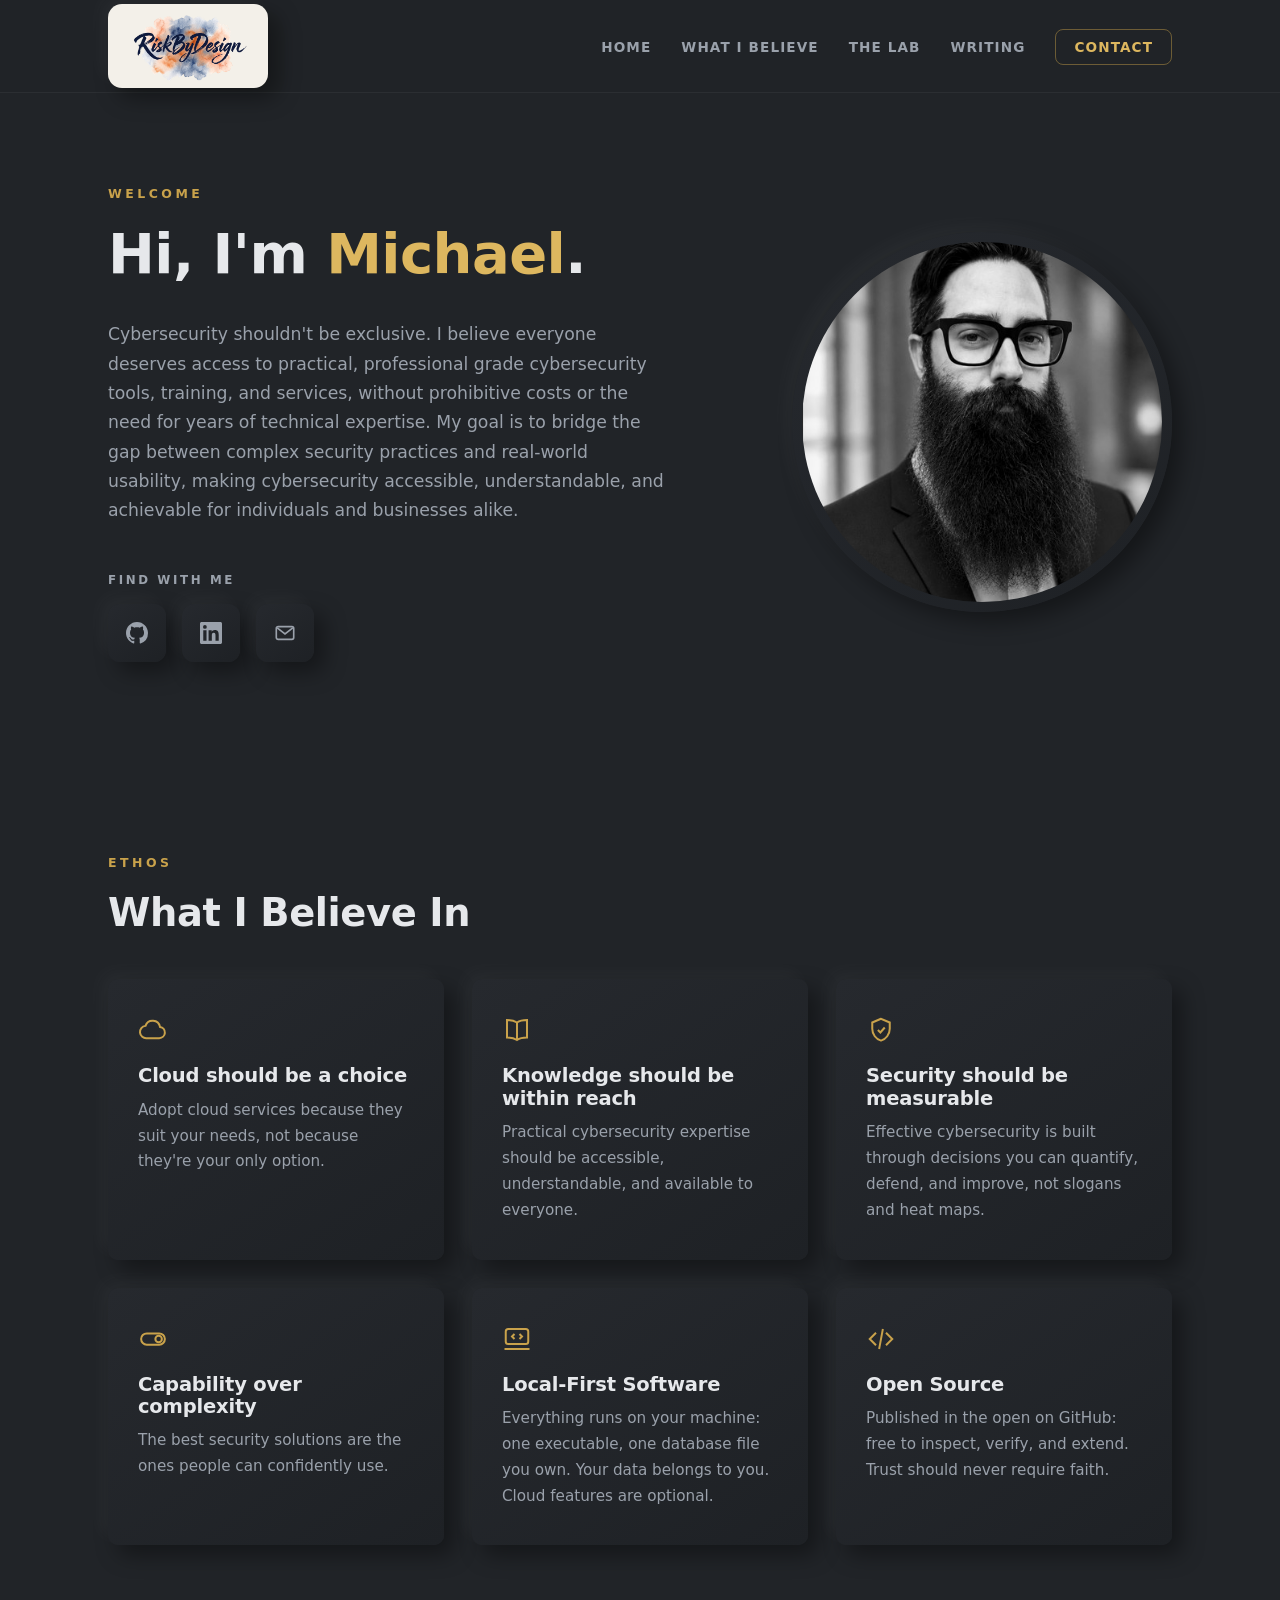
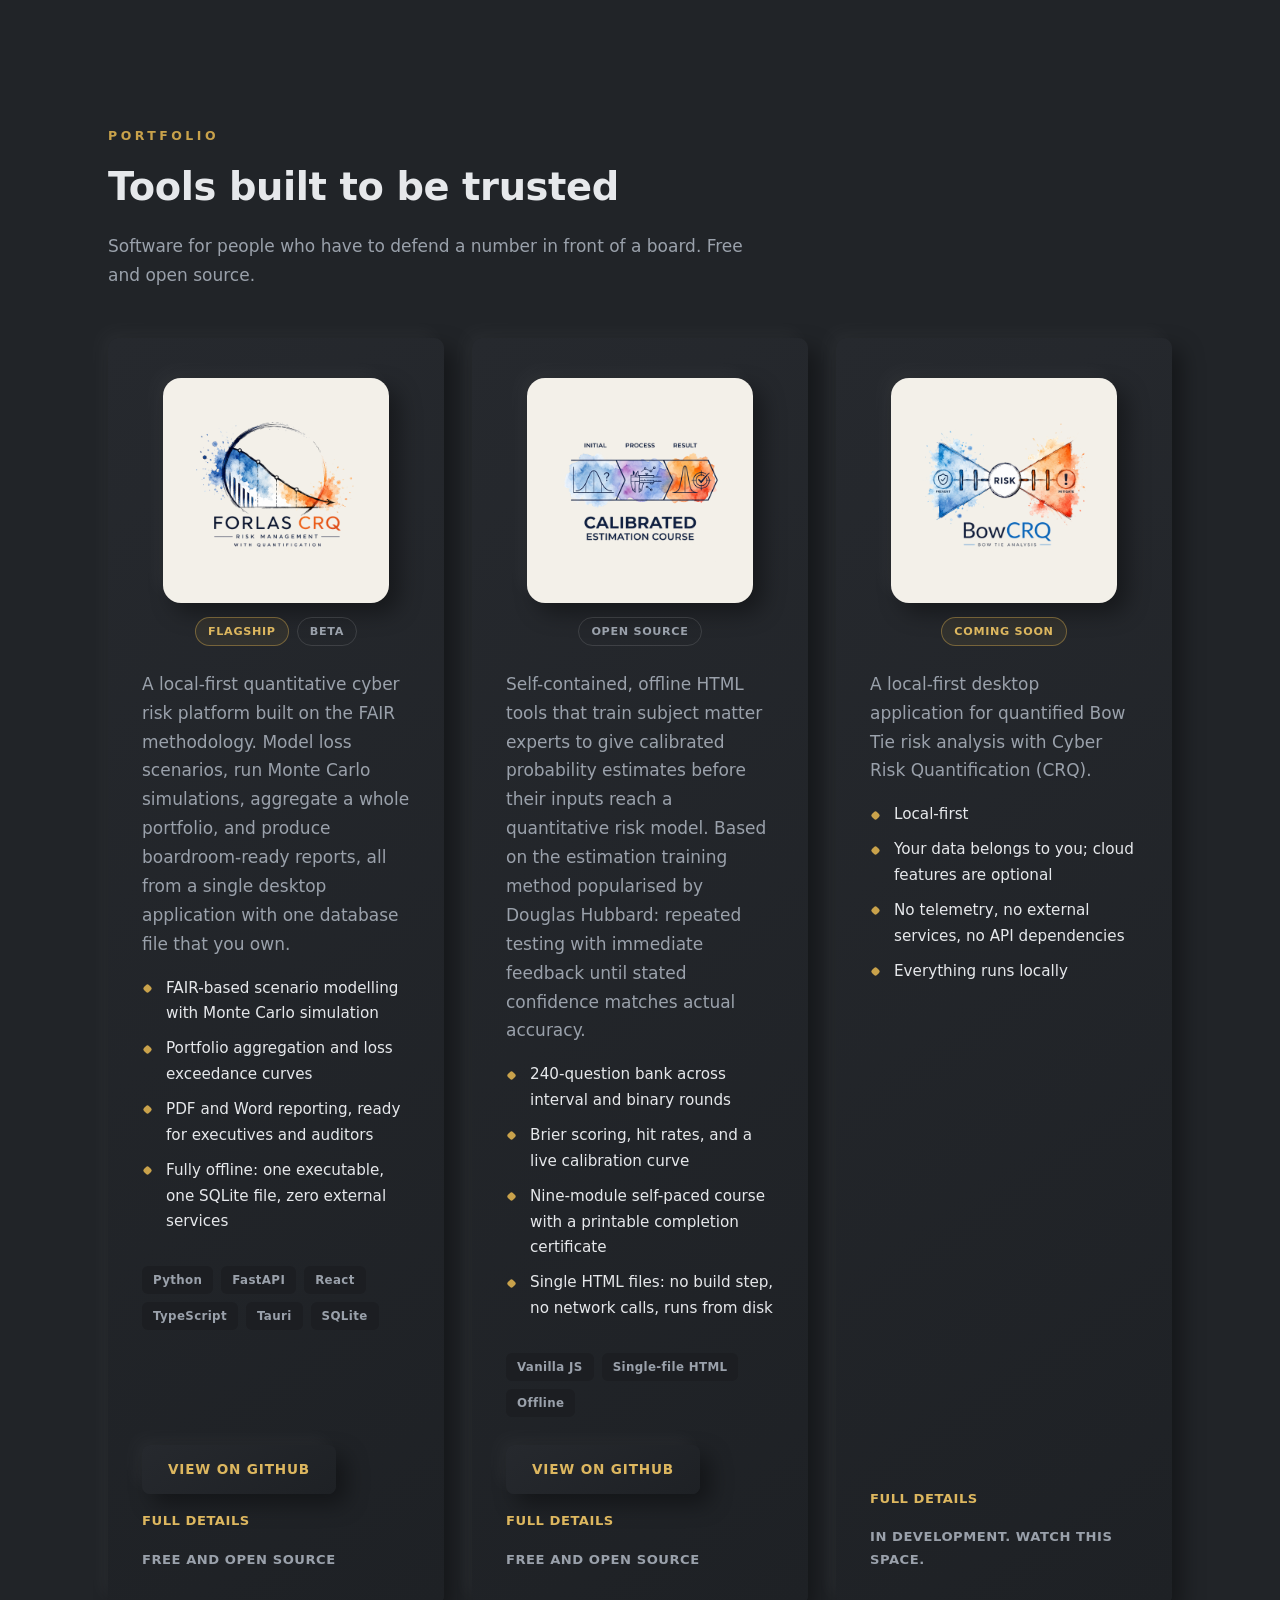
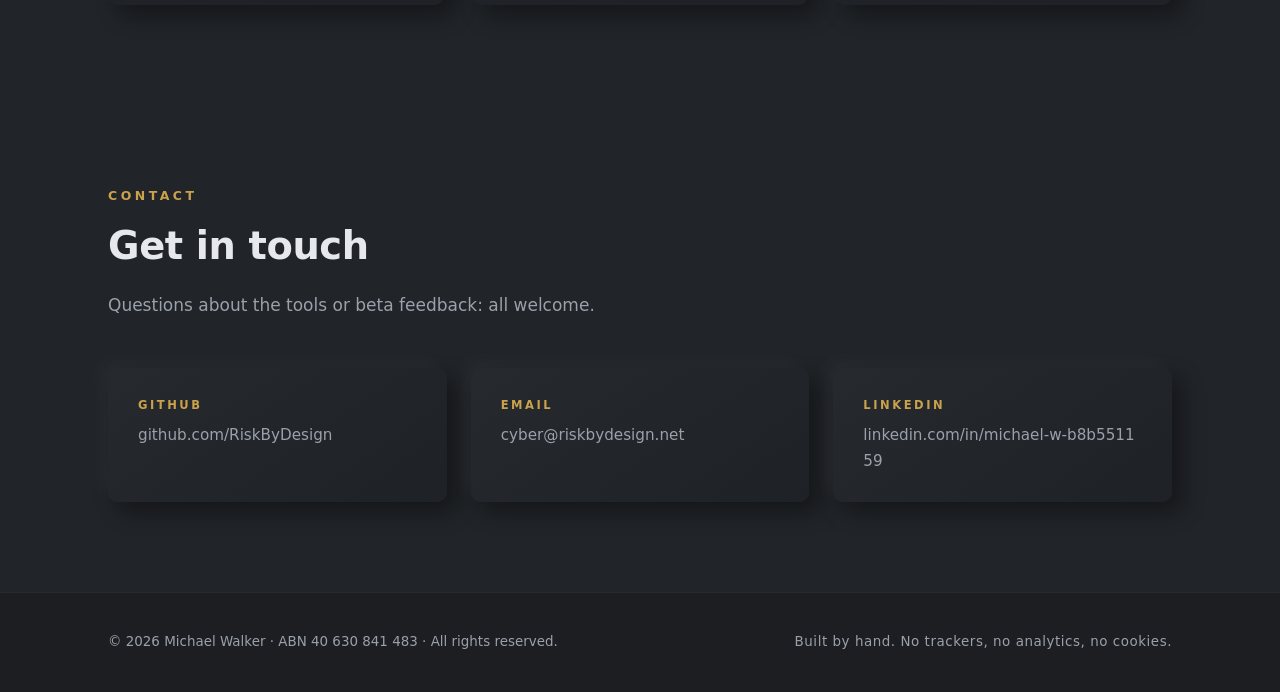
==== index.html @ 62d5555c "Rework 'Security is attainable' belief to 'Security should be measurable' Anchors the ethos to the q" ====
<!DOCTYPE html>
<html lang="en" id="top" class="no-js">
<head>
  <meta charset="UTF-8">
  <meta name="viewport" content="width=device-width, initial-scale=1.0">
  <title>RiskByDesign | Cyber Risk Quantification and Security Tooling</title>
  <meta name="description" content="Michael Walker builds local-first cyber risk quantification and security tooling. FAIR-based Monte Carlo simulation and calibrated estimation training. Your data belongs to you; cloud features are optional.">
  <link rel="canonical" href="https://riskbydesign.net/">
  <meta name="theme-color" content="#212428">

  <!-- Open Graph (LinkedIn, Discord, Facebook) -->
  <meta property="og:type" content="website">
  <meta property="og:url" content="https://riskbydesign.net/">
  <meta property="og:site_name" content="RiskByDesign">
  <meta property="og:title" content="RiskByDesign | Cyber Risk Quantification and Security Tooling">
  <meta property="og:description" content="Local-first cyber risk quantification and security tooling. FAIR-based Monte Carlo simulation and calibrated estimation training. Your data belongs to you; cloud features are optional.">
  <meta property="og:image" content="https://riskbydesign.net/assets/og-image.png">
  <meta property="og:image:width" content="1200">
  <meta property="og:image:height" content="630">
  <meta property="og:image:alt" content="M. Walker, cyber risk quantification and security tooling, riskbydesign.net">

  <!-- Twitter / X card -->
  <meta name="twitter:card" content="summary_large_image">
  <meta name="twitter:title" content="RiskByDesign | Cyber Risk Quantification and Security Tooling">
  <meta name="twitter:description" content="Local-first cyber risk quantification and security tooling. FAIR-based Monte Carlo simulation and calibrated estimation training. Your data belongs to you; cloud features are optional.">
  <meta name="twitter:image" content="https://riskbydesign.net/assets/og-image.png">

  <link rel="icon" type="image/png" href="assets/favicon.png">
  <link rel="stylesheet" href="css/style.css">

  <script type="application/ld+json">
  {
    "@context": "https://schema.org",
    "@graph": [
      {
        "@type": "Person",
        "@id": "https://riskbydesign.net/#michael-walker",
        "name": "Michael Walker",
        "alternateName": "RiskByDesign",
        "url": "https://riskbydesign.net/",
        "image": "https://riskbydesign.net/assets/headshot.jpg",
        "email": "mailto:cyber@riskbydesign.net",
        "jobTitle": "Cyber Risk Engineer",
        "knowsAbout": ["Cyber risk quantification", "FAIR methodology", "Monte Carlo simulation", "Calibrated estimation", "Cybersecurity"],
        "sameAs": [
          "https://github.com/RiskByDesign",
          "https://www.linkedin.com/in/michael-w-b8b551159"
        ]
      },
      {
        "@type": "SoftwareApplication",
        "name": "FORLAS CRQ",
        "url": "https://github.com/RiskByDesign/forlas-crq",
        "applicationCategory": "SecurityApplication",
        "operatingSystem": "Windows",
        "description": "A local-first quantitative cyber risk platform built on the FAIR methodology: Monte Carlo simulation, portfolio aggregation, and boardroom-ready reporting, fully offline.",
        "offers": { "@type": "Offer", "price": "0", "priceCurrency": "USD" },
        "author": { "@id": "https://riskbydesign.net/#michael-walker" }
      },
      {
        "@type": "SoftwareApplication",
        "name": "Calibrated Estimation Course",
        "url": "https://github.com/RiskByDesign/Calibrated_Course",
        "applicationCategory": "EducationalApplication",
        "operatingSystem": "Any (runs offline in a browser)",
        "description": "Self-contained, offline HTML tools that train subject matter experts to give calibrated probability estimates: practice trainer with Brier scoring plus a nine-module course.",
        "offers": { "@type": "Offer", "price": "0", "priceCurrency": "USD" },
        "author": { "@id": "https://riskbydesign.net/#michael-walker" }
      }
    ]
  }
  </script>
</head>
<body>

  <a class="skip-link" href="#beliefs">Skip to content</a>

  <header class="site-header">
    <div class="container header-inner">
      <a class="brand" href="#top">
        <span class="brand-plate"><img class="brand-logo" src="assets/riskbydesign-logo.png" alt="RiskByDesign" width="132" height="72"></span>
      </a>

      <nav class="site-nav" aria-label="Main navigation">
        <button class="nav-toggle" aria-expanded="false" aria-controls="nav-menu">
          <span class="nav-toggle-bar"></span>
          <span class="nav-toggle-bar"></span>
          <span class="nav-toggle-bar"></span>
          <span class="visually-hidden">Menu</span>
        </button>
        <ul id="nav-menu" class="nav-menu">
          <li><a href="#top">Home</a></li>
          <li><a href="#beliefs">What I Believe</a></li>
          <li><a href="lab/">The Lab</a></li>
          <li><a href="blog/">Writing</a></li>
          <li><a class="nav-contact" href="#contact">Contact</a></li>
        </ul>
      </nav>
    </div>
  </header>

  <main>

    <!-- ============ HERO ============ -->
    <section class="hero">
      <div class="container hero-grid">

        <div class="hero-copy">
          <p class="eyebrow reveal">Welcome</p>
          <h1 class="reveal">
            Hi, I'm <span class="accent">Michael</span>.
          </h1>
          <p class="hero-lede reveal">
            Cybersecurity shouldn't be exclusive. I believe everyone deserves access
            to practical, professional grade cybersecurity tools, training, and
            services, without prohibitive costs or the need for years of technical
            expertise. My goal is to bridge the gap between complex security practices
            and real-world usability, making cybersecurity accessible, understandable,
            and achievable for individuals and businesses alike.
          </p>

          <div class="hero-meta reveal">
            <div class="meta-block">
              <p class="meta-label">Find with me</p>
              <div class="tile-row">
                <a class="tile" href="https://github.com/RiskByDesign" target="_blank" rel="noopener" aria-label="GitHub">
                  <svg viewBox="0 0 16 16" width="22" height="22" fill="currentColor" aria-hidden="true"><path d="M8 0C3.58 0 0 3.58 0 8c0 3.54 2.29 6.53 5.47 7.59.4.07.55-.17.55-.38 0-.19-.01-.82-.01-1.49-2.01.37-2.53-.49-2.69-.94-.09-.23-.48-.94-.82-1.13-.28-.15-.68-.52-.01-.53.63-.01 1.08.58 1.23.82.72 1.21 1.87.87 2.33.66.07-.52.28-.87.51-1.07-1.78-.2-3.64-.89-3.64-3.95 0-.87.31-1.59.82-2.15-.08-.2-.36-1.02.08-2.12 0 0 .67-.21 2.2.82.64-.18 1.32-.27 2-.27s1.36.09 2 .27c1.53-1.04 2.2-.82 2.2-.82.44 1.1.16 1.92.08 2.12.51.56.82 1.27.82 2.15 0 3.07-1.87 3.75-3.65 3.95.29.25.54.73.54 1.48 0 1.07-.01 1.93-.01 2.2 0 .21.15.46.55.38A8.01 8.01 0 0 0 16 8c0-4.42-3.58-8-8-8z"/></svg>
                </a>
                <a class="tile" href="https://www.linkedin.com/in/michael-w-b8b551159" target="_blank" rel="noopener" aria-label="LinkedIn">
                  <svg viewBox="0 0 24 24" width="22" height="22" fill="currentColor" aria-hidden="true"><path d="M20.45 20.45h-3.55v-5.57c0-1.33-.03-3.04-1.85-3.04-1.85 0-2.14 1.45-2.14 2.94v5.67H9.35V9h3.41v1.56h.05c.47-.9 1.63-1.85 3.36-1.85 3.59 0 4.25 2.36 4.25 5.43v6.31zM5.34 7.43a2.06 2.06 0 1 1 0-4.12 2.06 2.06 0 0 1 0 4.12zM7.12 20.45H3.56V9h3.56v11.45zM22.22 0H1.77C.79 0 0 .77 0 1.72v20.55C0 23.23.79 24 1.77 24h20.45c.98 0 1.78-.77 1.78-1.73V1.72C24 .77 23.2 0 22.22 0z"/></svg>
                </a>
                <a class="tile" href="mailto:cyber@riskbydesign.net" aria-label="Email">
                  <svg viewBox="0 0 24 24" width="22" height="22" fill="none" stroke="currentColor" stroke-width="1.8" aria-hidden="true"><rect x="2.5" y="5" width="19" height="14" rx="2"/><path d="m3.5 6.5 8.5 6.5 8.5-6.5"/></svg>
                </a>
              </div>
            </div>
          </div>
        </div>

        <div class="hero-photo reveal">
          <img src="assets/headshot.jpg" alt="Portrait of Michael Walker">
        </div>

      </div>
    </section>

    <!-- ============ WHAT I BELIEVE IN ============ -->
    <section id="beliefs" class="section">
      <div class="container">
        <p class="eyebrow reveal">Ethos</p>
        <h2 class="reveal">What I Believe In</h2>

        <div class="services reveal">

          <article class="service">
            <span class="service-icon" aria-hidden="true">
              <svg viewBox="0 0 24 24" width="30" height="30" fill="none" stroke="currentColor" stroke-width="1.6"><path d="M7 18.5h10a4.5 4.5 0 0 0 .6-8.96A6 6 0 0 0 6 8.7 4.9 4.9 0 0 0 7 18.5z"/></svg>
            </span>
            <h3>Cloud should be a choice</h3>
            <p>Adopt cloud services because they suit your needs, not because they're your only option.</p>
          </article>

          <article class="service">
            <span class="service-icon" aria-hidden="true">
              <svg viewBox="0 0 24 24" width="30" height="30" fill="none" stroke="currentColor" stroke-width="1.6"><path d="M12 6c-2-1.4-4.5-2-8-2v14c3.5 0 6 .6 8 2 2-1.4 4.5-2 8-2V4c-3.5 0-6 .6-8 2z"/><path d="M12 6v14"/></svg>
            </span>
            <h3>Knowledge should be within reach</h3>
            <p>Practical cybersecurity expertise should be accessible, understandable, and available to everyone.</p>
          </article>

          <article class="service">
            <span class="service-icon" aria-hidden="true">
              <svg viewBox="0 0 24 24" width="30" height="30" fill="none" stroke="currentColor" stroke-width="1.6"><path d="M12 3 5 6v5c0 4.4 3 8.4 7 9.5 4-1.1 7-5.1 7-9.5V6l-7-3z"/><path d="m9.5 12 2 2 3.5-4"/></svg>
            </span>
            <h3>Security should be measurable</h3>
            <p>Effective cybersecurity is built through decisions you can quantify, defend, and improve, not slogans and heat maps.</p>
          </article>

          <article class="service">
            <span class="service-icon" aria-hidden="true">
              <svg viewBox="0 0 24 24" width="30" height="30" fill="none" stroke="currentColor" stroke-width="1.6"><rect x="2.5" y="7.5" width="19" height="9" rx="4.5"/><circle cx="16.5" cy="12" r="2.6"/></svg>
            </span>
            <h3>Capability over complexity</h3>
            <p>The best security solutions are the ones people can confidently use.</p>
          </article>

          <article class="service">
            <span class="service-icon" aria-hidden="true">
              <svg viewBox="0 0 24 24" width="30" height="30" fill="none" stroke="currentColor" stroke-width="1.6"><rect x="3" y="4" width="18" height="12" rx="2"/><path d="M2 20h20"/><path d="m10 8-2 2 2 2M14 8l2 2-2 2"/></svg>
            </span>
            <h3>Local-First Software</h3>
            <p>Everything runs on your machine: one executable, one database file you own. Your data belongs to you. Cloud features are optional.</p>
          </article>

          <article class="service">
            <span class="service-icon" aria-hidden="true">
              <svg viewBox="0 0 24 24" width="30" height="30" fill="none" stroke="currentColor" stroke-width="1.6"><path d="m8 7-5 5 5 5M16 7l5 5-5 5"/><path d="m13.5 4-3 16"/></svg>
            </span>
            <h3>Open Source</h3>
            <p>Published in the open on GitHub: free to inspect, verify, and extend. Trust should never require faith.</p>
          </article>

        </div>
      </div>
    </section>

    <!-- ============ WORK ============ -->
    <section id="work" class="section">
      <div class="container">
        <p class="eyebrow reveal">Portfolio</p>
        <h2 class="reveal">Tools built to be trusted</h2>
        <p class="section-lede reveal">
          Software for people who have to defend a number in front of a board.
          Free and open source.
        </p>

        <div class="cards">

          <!-- FORLAS CRQ -->
          <article class="card card-flagship reveal">
            <img class="card-logo" src="assets/forlas-crq-logo.png" alt="FORLAS CRQ logo" width="480" height="480" loading="lazy">
            <h3 class="visually-hidden">FORLAS CRQ</h3>
            <div class="badges card-badges">
              <span class="badge badge-accent">Flagship</span>
              <span class="badge">Beta</span>
            </div>
            <p class="card-desc">
              A local-first quantitative cyber risk platform built on the FAIR methodology.
              Model loss scenarios, run Monte Carlo simulations, aggregate a whole portfolio,
              and produce boardroom-ready reports, all from a single desktop application
              with one database file that you own.
            </p>
            <ul class="feature-list">
              <li>FAIR-based scenario modelling with Monte Carlo simulation</li>
              <li>Portfolio aggregation and loss exceedance curves</li>
              <li>PDF and Word reporting, ready for executives and auditors</li>
              <li>Fully offline: one executable, one SQLite file, zero external services</li>
            </ul>
            <ul class="tags" aria-label="Technology">
              <li>Python</li><li>FastAPI</li><li>React</li><li>TypeScript</li><li>Tauri</li><li>SQLite</li>
            </ul>
            <div class="card-actions">
              <a class="btn btn-primary" href="https://github.com/RiskByDesign/forlas-crq" target="_blank" rel="noopener">View on GitHub</a>
              <a class="card-more" href="lab/#forlas-crq">Full details</a>
              <span class="price-note">Free and open source</span>
              <!-- SALES SLOT: when a paid edition ships, add alongside the button above:
                   <a class="btn btn-ghost" href="PRICING_OR_CHECKOUT_URL">Get the full edition</a>
                   and update the price-note text. The layout already reserves the space. -->
            </div>
          </article>

          <!-- Calibrated Estimation Course -->
          <article class="card reveal">
            <img class="card-logo" src="assets/calibrated-course-logo.png" alt="Calibrated Estimation Course logo" width="480" height="480" loading="lazy">
            <h3 class="visually-hidden">Calibrated Estimation Course</h3>
            <div class="badges card-badges">
              <span class="badge">Open source</span>
            </div>
            <p class="card-desc">
              Self-contained, offline HTML tools that train subject matter experts to give
              calibrated probability estimates before their inputs reach a quantitative risk
              model. Based on the estimation training method popularised by Douglas Hubbard:
              repeated testing with immediate feedback until stated confidence matches actual accuracy.
            </p>
            <ul class="feature-list">
              <li>240-question bank across interval and binary rounds</li>
              <li>Brier scoring, hit rates, and a live calibration curve</li>
              <li>Nine-module self-paced course with a printable completion certificate</li>
              <li>Single HTML files: no build step, no network calls, runs from disk</li>
            </ul>
            <ul class="tags" aria-label="Technology">
              <li>Vanilla JS</li><li>Single-file HTML</li><li>Offline</li>
            </ul>
            <div class="card-actions">
              <a class="btn btn-primary" href="https://github.com/RiskByDesign/Calibrated_Course" target="_blank" rel="noopener">View on GitHub</a>
              <a class="card-more" href="lab/#calibrated-course">Full details</a>
              <span class="price-note">Free and open source</span>
            </div>
          </article>

          <!-- BowCRQ (teaser) -->
          <article class="card reveal">
            <img class="card-logo" src="assets/bowcrq-logo.png" alt="BowCRQ logo: bow tie analysis with risk quantification" width="480" height="480" loading="lazy">
            <h3 class="visually-hidden">BowCRQ</h3>
            <div class="badges card-badges">
              <span class="badge badge-accent">Coming soon</span>
            </div>
            <p class="card-desc">
              A local-first desktop application for quantified Bow Tie risk analysis
              with Cyber Risk Quantification (CRQ).
            </p>
            <ul class="feature-list">
              <li>Local-first</li>
              <li>Your data belongs to you; cloud features are optional</li>
              <li>No telemetry, no external services, no API dependencies</li>
              <li>Everything runs locally</li>
            </ul>
            <div class="card-actions">
              <a class="card-more" href="lab/#bowcrq">Full details</a>
              <span class="price-note">In development. Watch this space.</span>
            </div>
          </article>

        </div>
      </div>
    </section>

    <!-- ============ CONTACT ============ -->
    <section id="contact" class="section">
      <div class="container">
        <p class="eyebrow reveal">Contact</p>
        <h2 class="reveal">Get in touch</h2>
        <p class="section-lede reveal">
          Questions about the tools or beta feedback: all welcome.
        </p>
        <div class="contact-grid reveal">
          <a class="contact-card" href="https://github.com/RiskByDesign" target="_blank" rel="noopener">
            <span class="contact-label">GitHub</span>
            <span class="contact-value">github.com/RiskByDesign</span>
          </a>
          <a class="contact-card" href="mailto:cyber@riskbydesign.net">
            <span class="contact-label">Email</span>
            <span class="contact-value">cyber@riskbydesign.net</span>
          </a>
          <a class="contact-card" href="https://www.linkedin.com/in/michael-w-b8b551159" target="_blank" rel="noopener">
            <span class="contact-label">LinkedIn</span>
            <span class="contact-value">linkedin.com/in/michael-w-b8b551159</span>
          </a>
        </div>
      </div>
    </section>

  </main>

  <footer class="site-footer">
    <div class="container footer-inner">
      <p>&copy; <span id="year">2026</span> Michael Walker &middot; ABN 40 630 841 483 &middot; All rights reserved.</p>
      <p class="footer-note">Built by hand. No trackers, no analytics, no cookies.</p>
    </div>
  </footer>

  <script src="js/main.js"></script>
</body>
</html>
---- css/style.css ----
/* ==========================================================================
   M. Walker / RiskByDesign - site stylesheet
   Dark charcoal portfolio with soft raised cards and a brass-gold accent.
   No external fonts, no dependencies.
   ========================================================================== */

:root {
  /* charcoal surfaces */
  --bg: #212428;
  --bg-deep: #1c1e22;
  --card-top: #26292e;
  --card-bottom: #1e2125;
  --border: rgba(255, 255, 255, 0.05);

  /* soft dual shadows for the raised-card look */
  --shadow-out: 10px 10px 22px rgba(0, 0, 0, 0.38), -8px -8px 18px rgba(255, 255, 255, 0.035);
  --shadow-hover: 14px 14px 28px rgba(0, 0, 0, 0.45), -10px -10px 22px rgba(255, 255, 255, 0.04);

  /* text */
  --text: #e6e8eb;
  --muted: #9aa1ab;

  /* brass gold, from the logo's dot */
  --accent: #c9a24b;
  --accent-bright: #ddb75f;
  --accent-bg: rgba(201, 162, 75, 0.09);

  --font-body: "Aptos", "Aptos Display", "Segoe UI Variable Text", "Segoe UI", system-ui, -apple-system, Roboto, Helvetica, Arial, sans-serif;

  --max-width: 1120px;
  --radius: 10px;
}

/* ---------- reset & base ---------- */

*, *::before, *::after { box-sizing: border-box; }

html {
  scroll-behavior: smooth;
  -webkit-text-size-adjust: 100%;
}

body {
  margin: 0;
  background: var(--bg);
  color: var(--text);
  font-family: var(--font-body);
  font-size: 17px;
  line-height: 1.7;
}

img { max-width: 100%; display: block; }

h1, h2, h3 {
  line-height: 1.15;
  margin: 0 0 0.6em;
  font-weight: 700;
  letter-spacing: -0.01em;
}
h1 { font-size: clamp(2.3rem, 5vw, 3.5rem); font-weight: 800; }
h2 { font-size: clamp(1.7rem, 3.5vw, 2.4rem); }
h3 { font-size: 1.22rem; }

p { margin: 0 0 1em; }

a { color: var(--accent-bright); text-decoration: none; }
a:hover { text-decoration: underline; text-underline-offset: 3px; }

::selection { background: var(--accent); color: #211d10; }

:focus-visible {
  outline: 2px solid var(--accent);
  outline-offset: 3px;
  border-radius: 3px;
}

.container {
  max-width: var(--max-width);
  margin: 0 auto;
  padding: 0 28px;
}

.container-narrow { max-width: 780px; }

.visually-hidden {
  position: absolute;
  width: 1px; height: 1px;
  margin: -1px; padding: 0;
  overflow: hidden;
  clip: rect(0 0 0 0);
  white-space: nowrap;
  border: 0;
}

.skip-link {
  position: absolute;
  left: -9999px;
  top: 0;
  background: var(--accent);
  color: #211d10;
  padding: 10px 16px;
  z-index: 100;
  border-radius: 0 0 var(--radius) 0;
}
.skip-link:focus { left: 0; }

/* ---------- header ---------- */

.site-header {
  position: sticky;
  top: 0;
  z-index: 50;
  background: rgba(33, 36, 40, 0.92);
  backdrop-filter: blur(10px);
  border-bottom: 1px solid var(--border);
}

.header-inner {
  display: flex;
  align-items: center;
  justify-content: space-between;
  min-height: 92px;
  gap: 16px;
}

.brand {
  display: inline-flex;
  align-items: center;
  gap: 12px;
  color: var(--text);
}
.brand:hover { text-decoration: none; }

.brand-plate {
  display: inline-flex;
  align-items: center;
  background: #f3f0e9;
  padding: 6px 14px;
  border-radius: 14px;
  box-shadow: var(--shadow-out);
  flex-shrink: 0;
}
.brand-logo {
  display: block;
  height: 72px;
  width: auto;
}

.nav-menu {
  display: flex;
  align-items: center;
  gap: 30px;
  list-style: none;
  margin: 0;
  padding: 0;
}

.nav-menu a {
  color: var(--muted);
  font-size: 0.85rem;
  font-weight: 600;
  letter-spacing: 0.08em;
  text-transform: uppercase;
}
.nav-menu a:hover { color: var(--accent-bright); text-decoration: none; }

.nav-contact {
  color: var(--accent-bright) !important;
  border: 1px solid rgba(201, 162, 75, 0.45);
  padding: 9px 18px;
  border-radius: 8px;
  transition: background 0.15s ease, color 0.15s ease;
}
.nav-contact:hover {
  background: var(--accent);
  color: #211d10 !important;
}

.nav-toggle {
  display: none;
  flex-direction: column;
  gap: 5px;
  background: none;
  border: 1px solid var(--border);
  border-radius: 8px;
  padding: 11px;
  cursor: pointer;
}
.nav-toggle-bar {
  width: 20px;
  height: 2px;
  background: var(--text);
  transition: transform 0.2s ease, opacity 0.2s ease;
}
.nav-toggle[aria-expanded="true"] .nav-toggle-bar:nth-child(1) { transform: translateY(7px) rotate(45deg); }
.nav-toggle[aria-expanded="true"] .nav-toggle-bar:nth-child(2) { opacity: 0; }
.nav-toggle[aria-expanded="true"] .nav-toggle-bar:nth-child(3) { transform: translateY(-7px) rotate(-45deg); }

/* ---------- hero ---------- */

.hero {
  padding: 90px 0 100px;
}

.hero-grid {
  display: grid;
  grid-template-columns: minmax(0, 1.35fr) minmax(280px, 1fr);
  gap: 64px;
  align-items: center;
}

.eyebrow {
  font-size: 0.78rem;
  font-weight: 700;
  letter-spacing: 0.28em;
  text-transform: uppercase;
  color: var(--accent);
  margin-bottom: 18px;
}

.accent { color: var(--accent-bright); }

.hero-lede {
  max-width: 560px;
  color: var(--muted);
  font-size: 1.08rem;
  margin: 22px 0 44px;
}

/* find with me / core focus */

.hero-meta {
  display: flex;
  flex-wrap: wrap;
  gap: 48px;
}

.meta-label {
  font-size: 0.74rem;
  font-weight: 700;
  letter-spacing: 0.22em;
  text-transform: uppercase;
  color: var(--muted);
  margin-bottom: 14px;
}

.tile-row { display: flex; gap: 16px; }

.tile {
  display: inline-flex;
  align-items: center;
  justify-content: center;
  width: 58px;
  height: 58px;
  border-radius: 12px;
  background: linear-gradient(145deg, var(--card-top), var(--card-bottom));
  box-shadow: var(--shadow-out);
  color: var(--muted);
  transition: color 0.2s ease, transform 0.2s ease, box-shadow 0.2s ease;
}
a.tile:hover {
  color: var(--accent-bright);
  transform: translateY(-3px);
  box-shadow: var(--shadow-hover);
  text-decoration: none;
}
.tile-static { color: var(--accent); cursor: default; }

/* headshot */

.hero-photo {
  aspect-ratio: 1 / 1;
  border-radius: 50%;
  overflow: hidden;
  background: linear-gradient(145deg, var(--card-top), var(--card-bottom));
  box-shadow: var(--shadow-out);
  padding: 10px;
  max-width: 380px;
  margin-left: auto;
}
.hero-photo img {
  width: 100%;
  height: 100%;
  border-radius: 50%;
  object-fit: cover;
  filter: grayscale(1) contrast(1.02);
}

/* ---------- sections ---------- */

.section { padding: 90px 0; }

.section-lede {
  color: var(--muted);
  max-width: 640px;
  margin-bottom: 48px;
}

section[id] { scroll-margin-top: 90px; }

/* ---------- what i do ---------- */

.services {
  display: grid;
  grid-template-columns: repeat(auto-fit, minmax(280px, 1fr));
  gap: 28px;
  margin-top: 44px;
}

.service {
  background: linear-gradient(145deg, var(--card-top), var(--card-bottom));
  border-radius: var(--radius);
  box-shadow: var(--shadow-out);
  padding: 36px 30px;
  transition: transform 0.2s ease, box-shadow 0.2s ease;
}
.service:hover {
  transform: translateY(-5px);
  box-shadow: var(--shadow-hover);
}

.service-icon {
  display: inline-flex;
  color: var(--accent);
  margin-bottom: 20px;
}

.service h3 { margin-bottom: 10px; }
.service p { color: var(--muted); font-size: 0.95rem; margin: 0; }

/* ---------- work cards ---------- */

.cards {
  display: grid;
  grid-template-columns: repeat(auto-fit, minmax(300px, 1fr));
  gap: 28px;
}

.card-logo {
  align-self: center;
  width: 240px;
  max-width: 84%;
  height: auto;
  aspect-ratio: 1 / 1;
  margin: 6px 0 14px;
  background: #f3f0e9;
  border-radius: 18px;
  padding: 20px;
  object-fit: contain;
  box-shadow: var(--shadow-out);
}

.card-badges {
  align-self: center;
  margin-bottom: 10px;
}

.card {
  display: flex;
  flex-direction: column;
  background: linear-gradient(145deg, var(--card-top), var(--card-bottom));
  border-radius: var(--radius);
  box-shadow: var(--shadow-out);
  padding: 34px;
  transition: transform 0.2s ease, box-shadow 0.2s ease;
}
.card:hover {
  transform: translateY(-5px);
  box-shadow: var(--shadow-hover);
}

.card-head {
  display: flex;
  align-items: flex-start;
  justify-content: space-between;
  gap: 12px;
  margin-bottom: 4px;
}
.card-head h3 { margin-bottom: 0; font-size: 1.35rem; }

.badges { display: flex; gap: 8px; flex-shrink: 0; }

.badge {
  font-size: 0.7rem;
  font-weight: 700;
  letter-spacing: 0.06em;
  text-transform: uppercase;
  color: var(--muted);
  border: 1px solid rgba(255, 255, 255, 0.12);
  border-radius: 999px;
  padding: 4px 12px;
  white-space: nowrap;
}

.badge-accent {
  color: var(--accent-bright);
  border-color: rgba(201, 162, 75, 0.45);
  background: var(--accent-bg);
}

.card-desc { color: var(--muted); margin-top: 14px; }

.feature-list {
  list-style: none;
  margin: 0 0 22px;
  padding: 0;
}
.feature-list li {
  position: relative;
  padding-left: 24px;
  margin-bottom: 9px;
  font-size: 0.95rem;
}
.feature-list li::before {
  content: "";
  position: absolute;
  left: 2px;
  top: 0.62em;
  width: 7px;
  height: 7px;
  border-radius: 2px;
  background: var(--accent);
  transform: rotate(45deg);
}

.tags {
  list-style: none;
  display: flex;
  flex-wrap: wrap;
  gap: 8px;
  margin: 0 0 28px;
  padding: 0;
}
.tags li {
  font-size: 0.74rem;
  font-weight: 600;
  letter-spacing: 0.03em;
  color: var(--muted);
  background: var(--bg-deep);
  border-radius: 6px;
  padding: 4px 11px;
}

.card-actions {
  margin-top: auto;
  display: flex;
  align-items: center;
  flex-wrap: wrap;
  gap: 16px;
}

.price-note {
  font-size: 0.82rem;
  font-weight: 600;
  letter-spacing: 0.04em;
  text-transform: uppercase;
  color: var(--muted);
}

/* ---------- buttons ---------- */

.btn {
  display: inline-flex;
  align-items: center;
  gap: 8px;
  padding: 13px 26px;
  border-radius: 8px;
  font-size: 0.85rem;
  font-weight: 700;
  letter-spacing: 0.06em;
  text-transform: uppercase;
  transition: transform 0.12s ease, background 0.15s ease, color 0.15s ease, box-shadow 0.15s ease;
}
.btn:hover { text-decoration: none; transform: translateY(-2px); }

.btn-primary {
  background: linear-gradient(145deg, var(--card-top), var(--card-bottom));
  color: var(--accent-bright);
  box-shadow: var(--shadow-out);
}
.btn-primary:hover {
  background: var(--accent);
  color: #211d10;
}

.btn-ghost {
  border: 1px solid rgba(255, 255, 255, 0.14);
  color: var(--text);
}
.btn-ghost:hover { border-color: var(--accent); color: var(--accent-bright); }

/* ---------- contact ---------- */

.contact-grid {
  display: grid;
  grid-template-columns: repeat(auto-fit, minmax(250px, 1fr));
  gap: 24px;
}

.contact-card {
  display: flex;
  flex-direction: column;
  gap: 7px;
  background: linear-gradient(145deg, var(--card-top), var(--card-bottom));
  border-radius: var(--radius);
  box-shadow: var(--shadow-out);
  padding: 28px 30px;
  color: var(--text);
  transition: transform 0.2s ease, box-shadow 0.2s ease;
}
.contact-card:hover {
  transform: translateY(-4px);
  box-shadow: var(--shadow-hover);
  text-decoration: none;
}

.contact-label {
  font-size: 0.72rem;
  font-weight: 700;
  letter-spacing: 0.22em;
  text-transform: uppercase;
  color: var(--accent);
}

.contact-value {
  font-size: 0.95rem;
  color: var(--muted);
  word-break: break-all;
}

/* ---------- writing / blog ---------- */

.post-title { font-size: clamp(2rem, 4.5vw, 3rem); }

.post-meta {
  font-size: 0.78rem;
  font-weight: 700;
  letter-spacing: 0.14em;
  text-transform: uppercase;
  color: var(--muted);
  margin-bottom: 2.2em;
}

.post-lede {
  font-size: 1.15rem;
  color: var(--text);
}

.post-body p { color: var(--muted); font-size: 1.02rem; }
.post-body .post-lede { color: var(--text); }
.post-body h2 {
  color: var(--text);
  font-size: 1.4rem;
  margin: 2em 0 0.6em;
}
.post-body ul { color: var(--muted); padding-left: 1.3em; margin: 0 0 1em; }
.post-body li { margin-bottom: 0.4em; }
.post-body a { text-decoration: underline; text-underline-offset: 3px; }

.post-figure {
  margin: 2.4em 0;
}
.post-figure img {
  width: 100%;
  height: auto;
  border-radius: var(--radius);
  box-shadow: var(--shadow-out);
  display: block;
}
.post-figure a { display: block; }
.post-figure figcaption {
  margin-top: 0.9em;
  font-size: 0.85rem;
  color: var(--muted);
  text-align: center;
  line-height: 1.5;
}

.post-list { display: grid; gap: 24px; }

.post-card { color: var(--text); }
.post-card:hover { text-decoration: none; }
.post-card .post-meta { margin-bottom: 0.8em; }
.post-card h2 { font-size: 1.35rem; margin-bottom: 0.4em; }

.post-readmore {
  margin-top: 14px;
  font-size: 0.82rem;
  font-weight: 700;
  letter-spacing: 0.08em;
  text-transform: uppercase;
  color: var(--accent-bright);
}

/* related reading (internal linking / SEO) */

.post-related {
  margin-top: 3.5em;
  padding-top: 2em;
  border-top: 1px solid var(--border);
}
.post-related h2 {
  font-size: 1.1rem;
  letter-spacing: 0.02em;
  margin-bottom: 1em;
}
.related-list {
  display: grid;
  gap: 14px;
}
.related-item {
  display: flex;
  flex-direction: column;
  gap: 4px;
  background: linear-gradient(145deg, var(--card-top), var(--card-bottom));
  border-radius: var(--radius);
  box-shadow: var(--shadow-out);
  padding: 18px 22px;
  color: var(--text);
  transition: transform 0.2s ease, box-shadow 0.2s ease;
}
.related-item:hover {
  transform: translateY(-2px);
  box-shadow: var(--shadow-hover);
  text-decoration: none;
}
.related-kicker {
  font-size: 0.68rem;
  font-weight: 700;
  letter-spacing: 0.16em;
  text-transform: uppercase;
  color: var(--accent);
}
.related-item strong { font-weight: 700; }
.related-item span.related-desc { color: var(--muted); font-size: 0.9rem; }

/* ---------- the lab (product detail page) ---------- */

.lab-intro { padding-bottom: 0; }

.lab-stack {
  display: flex;
  flex-direction: column;
  gap: 36px;
  padding-bottom: 88px;
}

.lab-product {
  background: linear-gradient(145deg, var(--card-top), var(--card-bottom));
  border-radius: var(--radius);
  box-shadow: var(--shadow-out);
  padding: 44px;
  scroll-margin-top: 100px;
}

.lab-head {
  display: flex;
  align-items: center;
  gap: 16px;
  flex-wrap: wrap;
  margin-bottom: 14px;
}
.lab-head h2 { margin: 0; font-size: 1.8rem; }
.lab-head .badges { margin-left: auto; }
.lab-logo {
  width: 128px;
  height: 128px;
  border-radius: 20px;
  background: #f3f0e9;
  padding: 14px;
  object-fit: contain;
  box-shadow: var(--shadow-out);
  flex-shrink: 0;
}

.lab-lede { color: var(--text); font-size: 1.08rem; margin: 0 0 30px; }

.lab-figure { margin: 0 0 34px; }
.lab-figure a { display: block; }
.lab-figure img {
  width: 100%;
  height: auto;
  border-radius: var(--radius);
  box-shadow: 0 10px 24px rgba(0, 0, 0, 0.35);
}

.lab-features {
  display: grid;
  grid-template-columns: repeat(auto-fit, minmax(250px, 1fr));
  gap: 26px 34px;
  margin: 0 0 34px;
}
.lab-feature h3 {
  font-size: 1.02rem;
  margin: 0 0 7px;
  display: flex;
  align-items: center;
  gap: 10px;
}
.lab-feature h3::before {
  content: "";
  width: 8px; height: 8px;
  border-radius: 2px;
  background: var(--accent);
  transform: rotate(45deg);
  flex-shrink: 0;
}
.lab-feature p { color: var(--muted); font-size: 0.93rem; margin: 0; line-height: 1.6; }

.lab-product .tags { margin: 0 0 30px; }
.lab-product .tags li { background: var(--bg-deep); }

.lab-actions {
  display: flex;
  align-items: center;
  flex-wrap: wrap;
  gap: 16px 20px;
  padding-top: 30px;
  border-top: 1px solid var(--border);
}

.lab-readmore {
  margin: 22px 0 0;
  font-size: 0.92rem;
  color: var(--muted);
  line-height: 1.6;
}
.lab-readmore a {
  color: var(--accent-bright);
  text-decoration: underline;
  text-underline-offset: 3px;
}

.section-cta {
  margin-top: 8px;
  text-align: center;
}

.card-more {
  font-size: 0.82rem;
  font-weight: 700;
  letter-spacing: 0.04em;
  text-transform: uppercase;
  color: var(--accent-bright);
  text-decoration: none;
}
.card-more:hover { text-decoration: underline; text-underline-offset: 3px; }

/* ---------- footer ---------- */

.site-footer {
  border-top: 1px solid var(--border);
  padding: 38px 0;
  background: var(--bg-deep);
}

.footer-inner {
  display: flex;
  flex-wrap: wrap;
  justify-content: space-between;
  gap: 12px;
}

.site-footer p {
  margin: 0;
  font-size: 0.84rem;
  color: var(--muted);
}

.footer-note { letter-spacing: 0.04em; }

/* ---------- reveal animation ---------- */

.reveal {
  opacity: 0;
  transform: translateY(14px);
  transition: opacity 0.55s ease, transform 0.55s ease;
}
.reveal.is-visible {
  opacity: 1;
  transform: none;
}

/* if JS is disabled or user prefers less motion, show everything */
.no-js .reveal,
.no-observer .reveal { opacity: 1; transform: none; }

@media (prefers-reduced-motion: reduce) {
  html { scroll-behavior: auto; }
  .reveal { opacity: 1; transform: none; transition: none; }
  .btn:hover, .card:hover, .service:hover, .contact-card:hover, a.tile:hover { transform: none; }
}

/* ---------- responsive ---------- */

@media (max-width: 860px) {
  .hero-grid {
    grid-template-columns: 1fr;
    gap: 44px;
  }
  .hero-photo {
    max-width: 380px;
    order: -1;
  }
}

@media (max-width: 720px) {
  .section { padding: 64px 0; }
  .hero { padding: 56px 0 64px; }

  .nav-toggle { display: flex; }

  .nav-menu {
    display: none;
    position: absolute;
    top: 100%;
    left: 0;
    right: 0;
    flex-direction: column;
    align-items: stretch;
    gap: 0;
    background: var(--bg-deep);
    border-bottom: 1px solid var(--border);
    padding: 8px 0;
  }
  .nav-menu.is-open { display: flex; }
  .nav-menu li a {
    display: block;
    padding: 14px 28px;
  }
  .nav-contact { border: none; }

  .cards { grid-template-columns: 1fr; }
  .hero-meta { gap: 32px; }
}
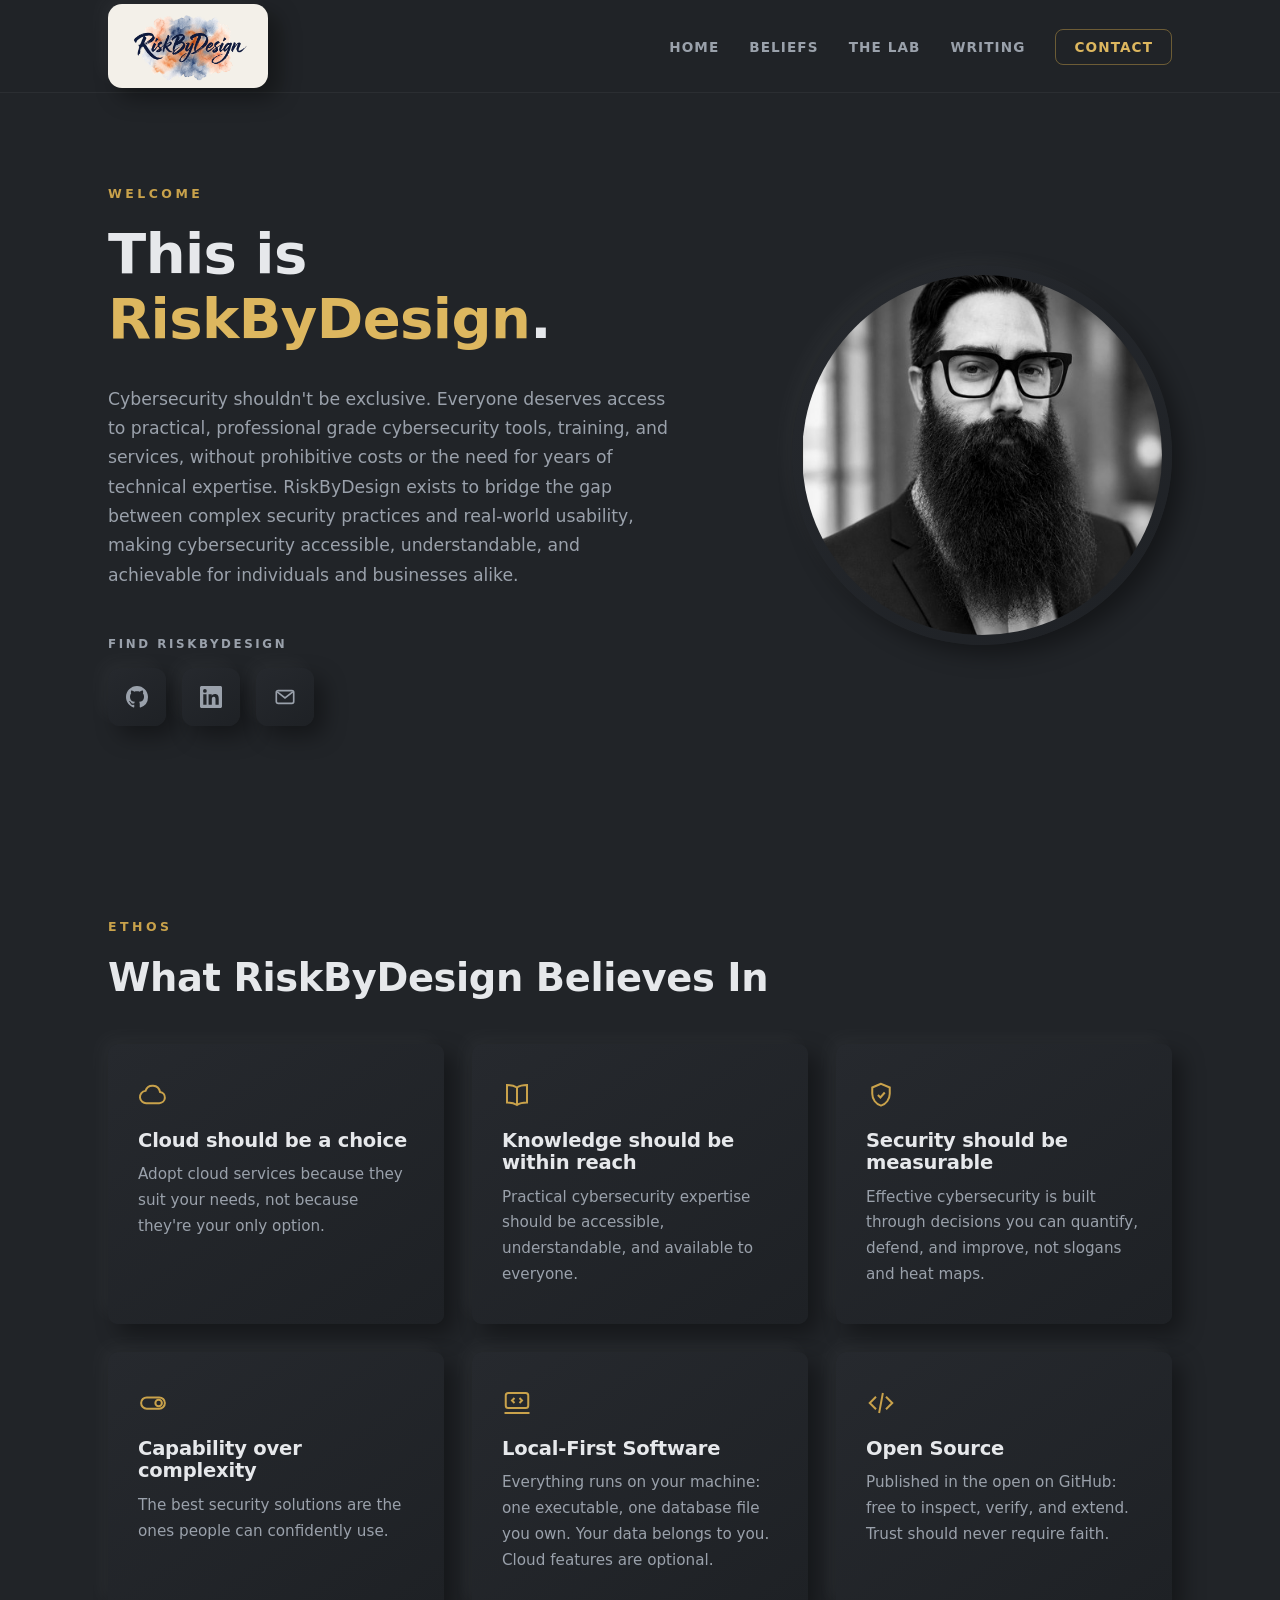
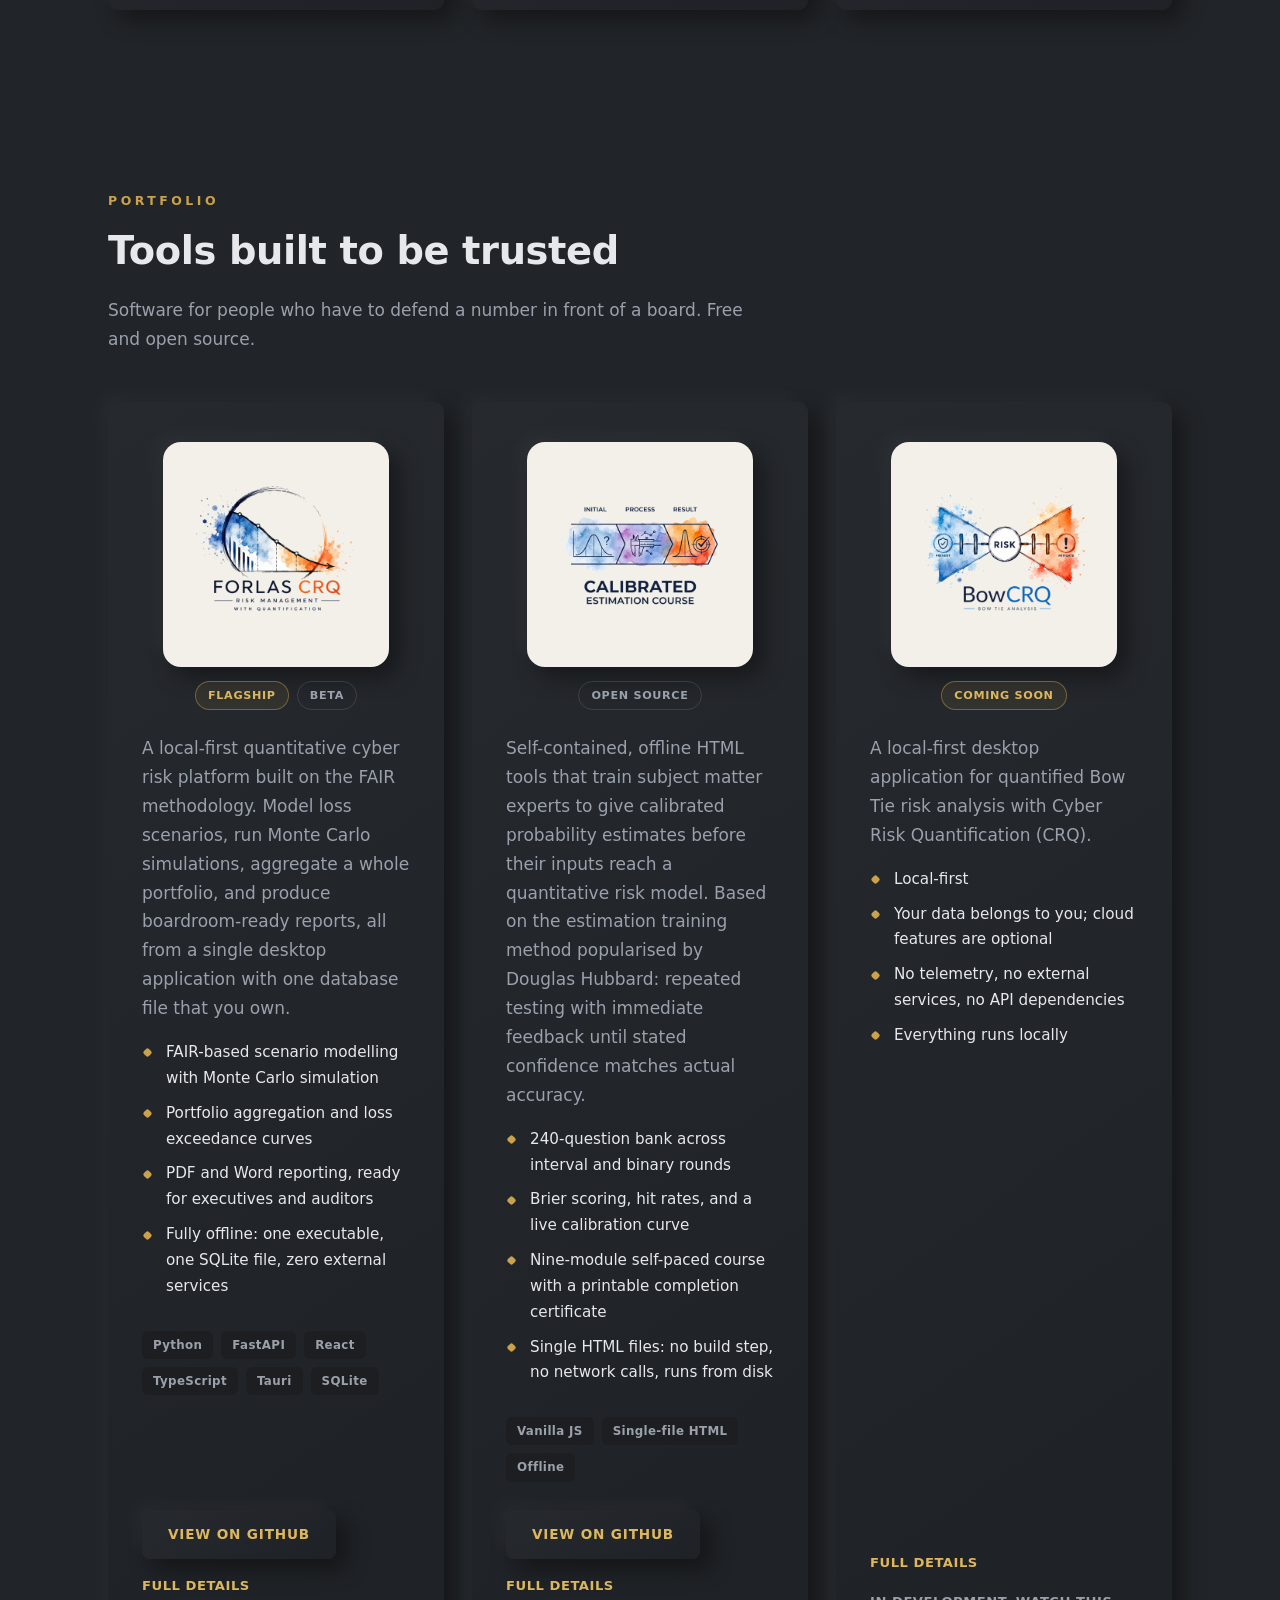
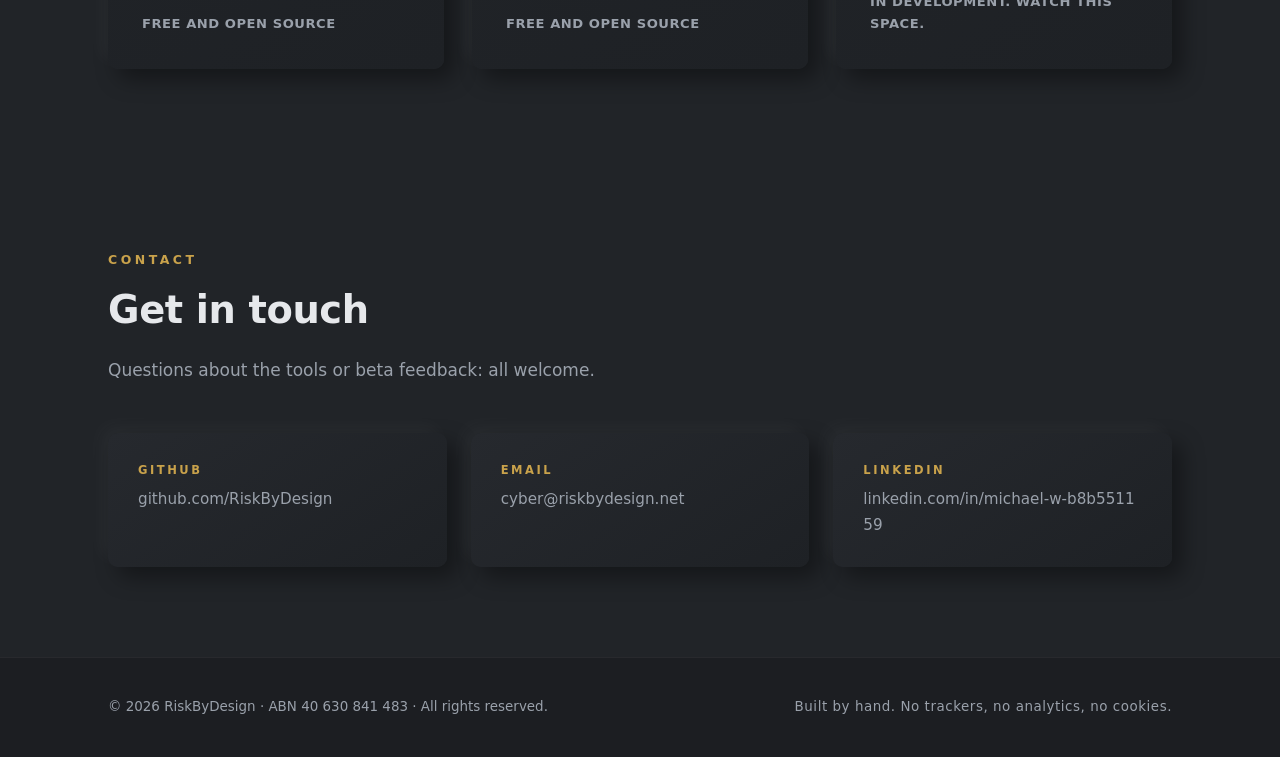
==== commit afcc794b: "Rebrand site under the RiskByDesign name Shift the site's voice from personal ("Hi, I'm Michael") to" ====
--- a/index.html
+++ b/index.html
@@ -4,7 +4,7 @@
   <meta charset="UTF-8">
   <meta name="viewport" content="width=device-width, initial-scale=1.0">
   <title>RiskByDesign | Cyber Risk Quantification and Security Tooling</title>
-  <meta name="description" content="Michael Walker builds local-first cyber risk quantification and security tooling. FAIR-based Monte Carlo simulation and calibrated estimation training. Your data belongs to you; cloud features are optional.">
+  <meta name="description" content="RiskByDesign builds local-first cyber risk quantification and security tooling. FAIR-based Monte Carlo simulation and calibrated estimation training. Your data belongs to you; cloud features are optional.">
   <link rel="canonical" href="https://riskbydesign.net/">
   <meta name="theme-color" content="#212428">
 
@@ -17,7 +17,7 @@
   <meta property="og:image" content="https://riskbydesign.net/assets/og-image.png">
   <meta property="og:image:width" content="1200">
   <meta property="og:image:height" content="630">
-  <meta property="og:image:alt" content="M. Walker, cyber risk quantification and security tooling, riskbydesign.net">
+  <meta property="og:image:alt" content="RiskByDesign, cyber risk quantification and security tooling, riskbydesign.net">
 
   <!-- Twitter / X card -->
   <meta name="twitter:card" content="summary_large_image">
@@ -33,18 +33,15 @@
     "@context": "https://schema.org",
     "@graph": [
       {
-        "@type": "Person",
-        "@id": "https://riskbydesign.net/#michael-walker",
-        "name": "Michael Walker",
-        "alternateName": "RiskByDesign",
+        "@type": "Organization",
+        "@id": "https://riskbydesign.net/#riskbydesign",
+        "name": "RiskByDesign",
         "url": "https://riskbydesign.net/",
-        "image": "https://riskbydesign.net/assets/headshot.jpg",
+        "logo": "https://riskbydesign.net/assets/riskbydesign-logo.png",
         "email": "mailto:cyber@riskbydesign.net",
-        "jobTitle": "Cyber Risk Engineer",
-        "knowsAbout": ["Cyber risk quantification", "FAIR methodology", "Monte Carlo simulation", "Calibrated estimation", "Cybersecurity"],
+        "description": "Independent cyber risk quantification and security tooling. Local-first, measurable, and open to everyone.",
         "sameAs": [
-          "https://github.com/RiskByDesign",
-          "https://www.linkedin.com/in/michael-w-b8b551159"
+          "https://github.com/RiskByDesign"
         ]
       },
       {
@@ -55,7 +52,7 @@
         "operatingSystem": "Windows",
         "description": "A local-first quantitative cyber risk platform built on the FAIR methodology: Monte Carlo simulation, portfolio aggregation, and boardroom-ready reporting, fully offline.",
         "offers": { "@type": "Offer", "price": "0", "priceCurrency": "USD" },
-        "author": { "@id": "https://riskbydesign.net/#michael-walker" }
+        "author": { "@id": "https://riskbydesign.net/#riskbydesign" }
       },
       {
         "@type": "SoftwareApplication",
@@ -65,7 +62,7 @@
         "operatingSystem": "Any (runs offline in a browser)",
         "description": "Self-contained, offline HTML tools that train subject matter experts to give calibrated probability estimates: practice trainer with Brier scoring plus a nine-module course.",
         "offers": { "@type": "Offer", "price": "0", "priceCurrency": "USD" },
-        "author": { "@id": "https://riskbydesign.net/#michael-walker" }
+        "author": { "@id": "https://riskbydesign.net/#riskbydesign" }
       }
     ]
   }
@@ -90,7 +87,7 @@
         </button>
         <ul id="nav-menu" class="nav-menu">
           <li><a href="#top">Home</a></li>
-          <li><a href="#beliefs">What I Believe</a></li>
+          <li><a href="#beliefs">Beliefs</a></li>
           <li><a href="lab/">The Lab</a></li>
           <li><a href="blog/">Writing</a></li>
           <li><a class="nav-contact" href="#contact">Contact</a></li>
@@ -108,20 +105,20 @@
         <div class="hero-copy">
           <p class="eyebrow reveal">Welcome</p>
           <h1 class="reveal">
-            Hi, I'm <span class="accent">Michael</span>.
+            This is <span class="accent">RiskByDesign</span>.
           </h1>
           <p class="hero-lede reveal">
-            Cybersecurity shouldn't be exclusive. I believe everyone deserves access
-            to practical, professional grade cybersecurity tools, training, and
+            Cybersecurity shouldn't be exclusive. Everyone deserves access to
+            practical, professional grade cybersecurity tools, training, and
             services, without prohibitive costs or the need for years of technical
-            expertise. My goal is to bridge the gap between complex security practices
-            and real-world usability, making cybersecurity accessible, understandable,
-            and achievable for individuals and businesses alike.
+            expertise. RiskByDesign exists to bridge the gap between complex security
+            practices and real-world usability, making cybersecurity accessible,
+            understandable, and achievable for individuals and businesses alike.
           </p>
 
           <div class="hero-meta reveal">
             <div class="meta-block">
-              <p class="meta-label">Find with me</p>
+              <p class="meta-label">Find RiskByDesign</p>
               <div class="tile-row">
                 <a class="tile" href="https://github.com/RiskByDesign" target="_blank" rel="noopener" aria-label="GitHub">
                   <svg viewBox="0 0 16 16" width="22" height="22" fill="currentColor" aria-hidden="true"><path d="M8 0C3.58 0 0 3.58 0 8c0 3.54 2.29 6.53 5.47 7.59.4.07.55-.17.55-.38 0-.19-.01-.82-.01-1.49-2.01.37-2.53-.49-2.69-.94-.09-.23-.48-.94-.82-1.13-.28-.15-.68-.52-.01-.53.63-.01 1.08.58 1.23.82.72 1.21 1.87.87 2.33.66.07-.52.28-.87.51-1.07-1.78-.2-3.64-.89-3.64-3.95 0-.87.31-1.59.82-2.15-.08-.2-.36-1.02.08-2.12 0 0 .67-.21 2.2.82.64-.18 1.32-.27 2-.27s1.36.09 2 .27c1.53-1.04 2.2-.82 2.2-.82.44 1.1.16 1.92.08 2.12.51.56.82 1.27.82 2.15 0 3.07-1.87 3.75-3.65 3.95.29.25.54.73.54 1.48 0 1.07-.01 1.93-.01 2.2 0 .21.15.46.55.38A8.01 8.01 0 0 0 16 8c0-4.42-3.58-8-8-8z"/></svg>
@@ -138,17 +135,17 @@
         </div>
 
         <div class="hero-photo reveal">
-          <img src="assets/headshot.jpg" alt="Portrait of Michael Walker">
+          <img src="assets/headshot.jpg" alt="RiskByDesign">
         </div>
 
       </div>
     </section>
 
-    <!-- ============ WHAT I BELIEVE IN ============ -->
+    <!-- ============ WHAT RISKBYDESIGN BELIEVES IN ============ -->
     <section id="beliefs" class="section">
       <div class="container">
         <p class="eyebrow reveal">Ethos</p>
-        <h2 class="reveal">What I Believe In</h2>
+        <h2 class="reveal">What RiskByDesign Believes In</h2>
 
         <div class="services reveal">
 
@@ -334,7 +331,7 @@
 
   <footer class="site-footer">
     <div class="container footer-inner">
-      <p>&copy; <span id="year">2026</span> Michael Walker &middot; ABN 40 630 841 483 &middot; All rights reserved.</p>
+      <p>&copy; <span id="year">2026</span> RiskByDesign &middot; ABN 40 630 841 483 &middot; All rights reserved.</p>
       <p class="footer-note">Built by hand. No trackers, no analytics, no cookies.</p>
     </div>
   </footer>
--- a/css/style.css
+++ b/css/style.css
@@ -1,5 +1,5 @@
 /* ==========================================================================
-   M. Walker / RiskByDesign - site stylesheet
+   RiskByDesign - site stylesheet
    Dark charcoal portfolio with soft raised cards and a brass-gold accent.
    No external fonts, no dependencies.
    ========================================================================== */
@@ -556,6 +556,77 @@
 .post-body ul { color: var(--muted); padding-left: 1.3em; margin: 0 0 1em; }
 .post-body li { margin-bottom: 0.4em; }
 .post-body a { text-decoration: underline; text-underline-offset: 3px; }
+.post-body h3 {
+  color: var(--text);
+  font-size: 1.12rem;
+  margin: 1.6em 0 0.5em;
+}
+.post-body code {
+  font-family: ui-monospace, "Cascadia Mono", "Consolas", monospace;
+  font-size: 0.92em;
+  background: rgba(255,255,255,0.05);
+  padding: 0.1em 0.35em;
+  border-radius: 4px;
+  color: var(--text);
+}
+.post-body hr {
+  border: 0;
+  border-top: 1px solid rgba(255,255,255,0.08);
+  margin: 2.4em 0;
+}
+.doc-table-wrap {
+  overflow-x: auto;
+  margin: 1.4em 0 1.8em;
+  border-radius: var(--radius);
+  box-shadow: var(--shadow-out);
+}
+.doc-table {
+  width: 100%;
+  border-collapse: collapse;
+  font-size: 0.94rem;
+  color: var(--muted);
+  background: rgba(0,0,0,0.15);
+}
+.doc-table th,
+.doc-table td {
+  text-align: left;
+  padding: 0.55em 0.9em;
+  border-bottom: 1px solid rgba(255,255,255,0.06);
+  vertical-align: top;
+}
+.doc-table th {
+  color: var(--text);
+  font-weight: 600;
+  background: rgba(255,255,255,0.04);
+  position: sticky;
+  top: 0;
+}
+.doc-table tbody tr:hover td { background: rgba(255,255,255,0.03); }
+.doc-table code { background: transparent; padding: 0; }
+.post-back {
+  margin-top: 3em;
+  font-size: 0.95rem;
+}
+.post-back a { color: var(--muted); text-decoration: none; }
+.post-back a:hover { color: var(--accent); }
+.doc-list {
+  list-style: none;
+  padding: 0;
+  margin: 1.4em 0 0;
+  display: grid;
+  gap: 14px;
+}
+.doc-list li {
+  display: block;
+  padding: 1em 1.2em;
+  background: rgba(0,0,0,0.15);
+  border-radius: var(--radius);
+  box-shadow: var(--shadow-out);
+}
+.doc-list a { text-decoration: none; color: var(--text); }
+.doc-list a:hover strong { color: var(--accent); }
+.doc-list strong { display: block; margin-bottom: 0.3em; font-size: 1.05rem; }
+.doc-list span { display: block; color: var(--muted); font-size: 0.95rem; }
 
 .post-figure {
   margin: 2.4em 0;
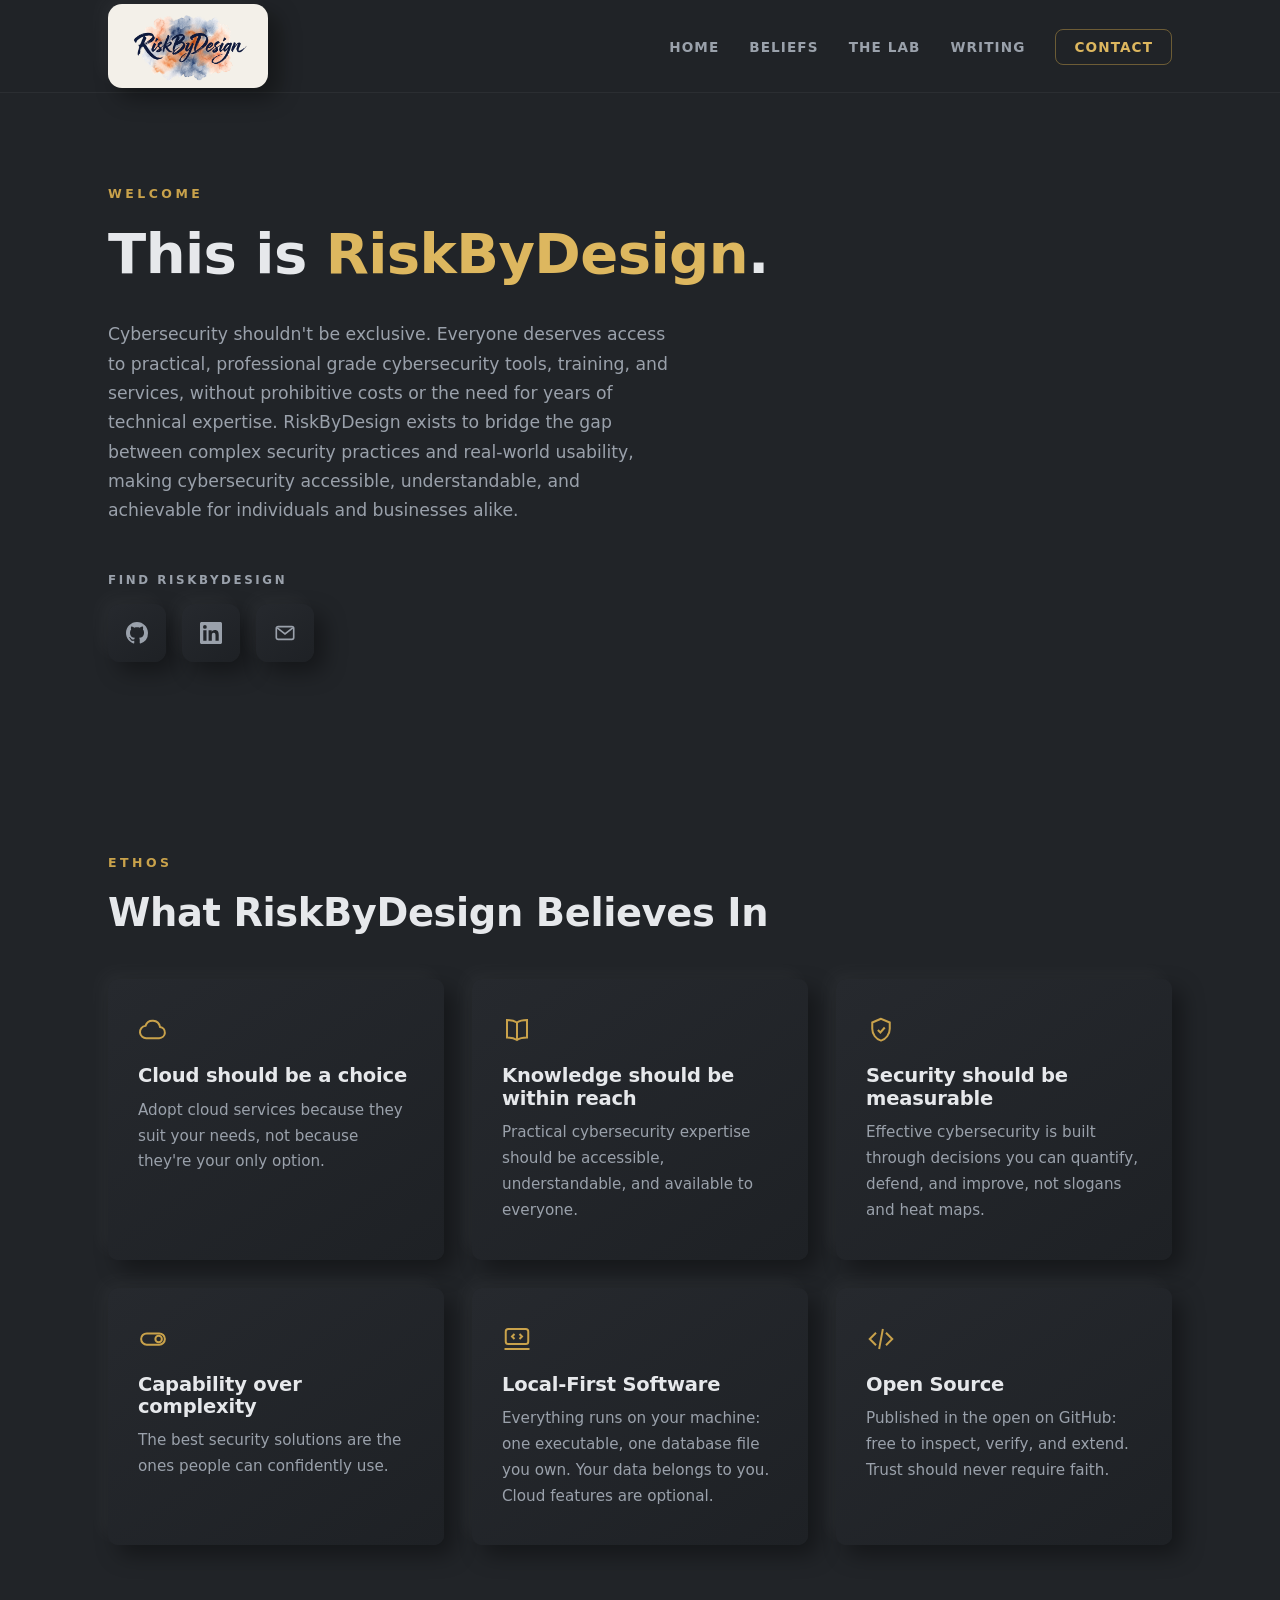
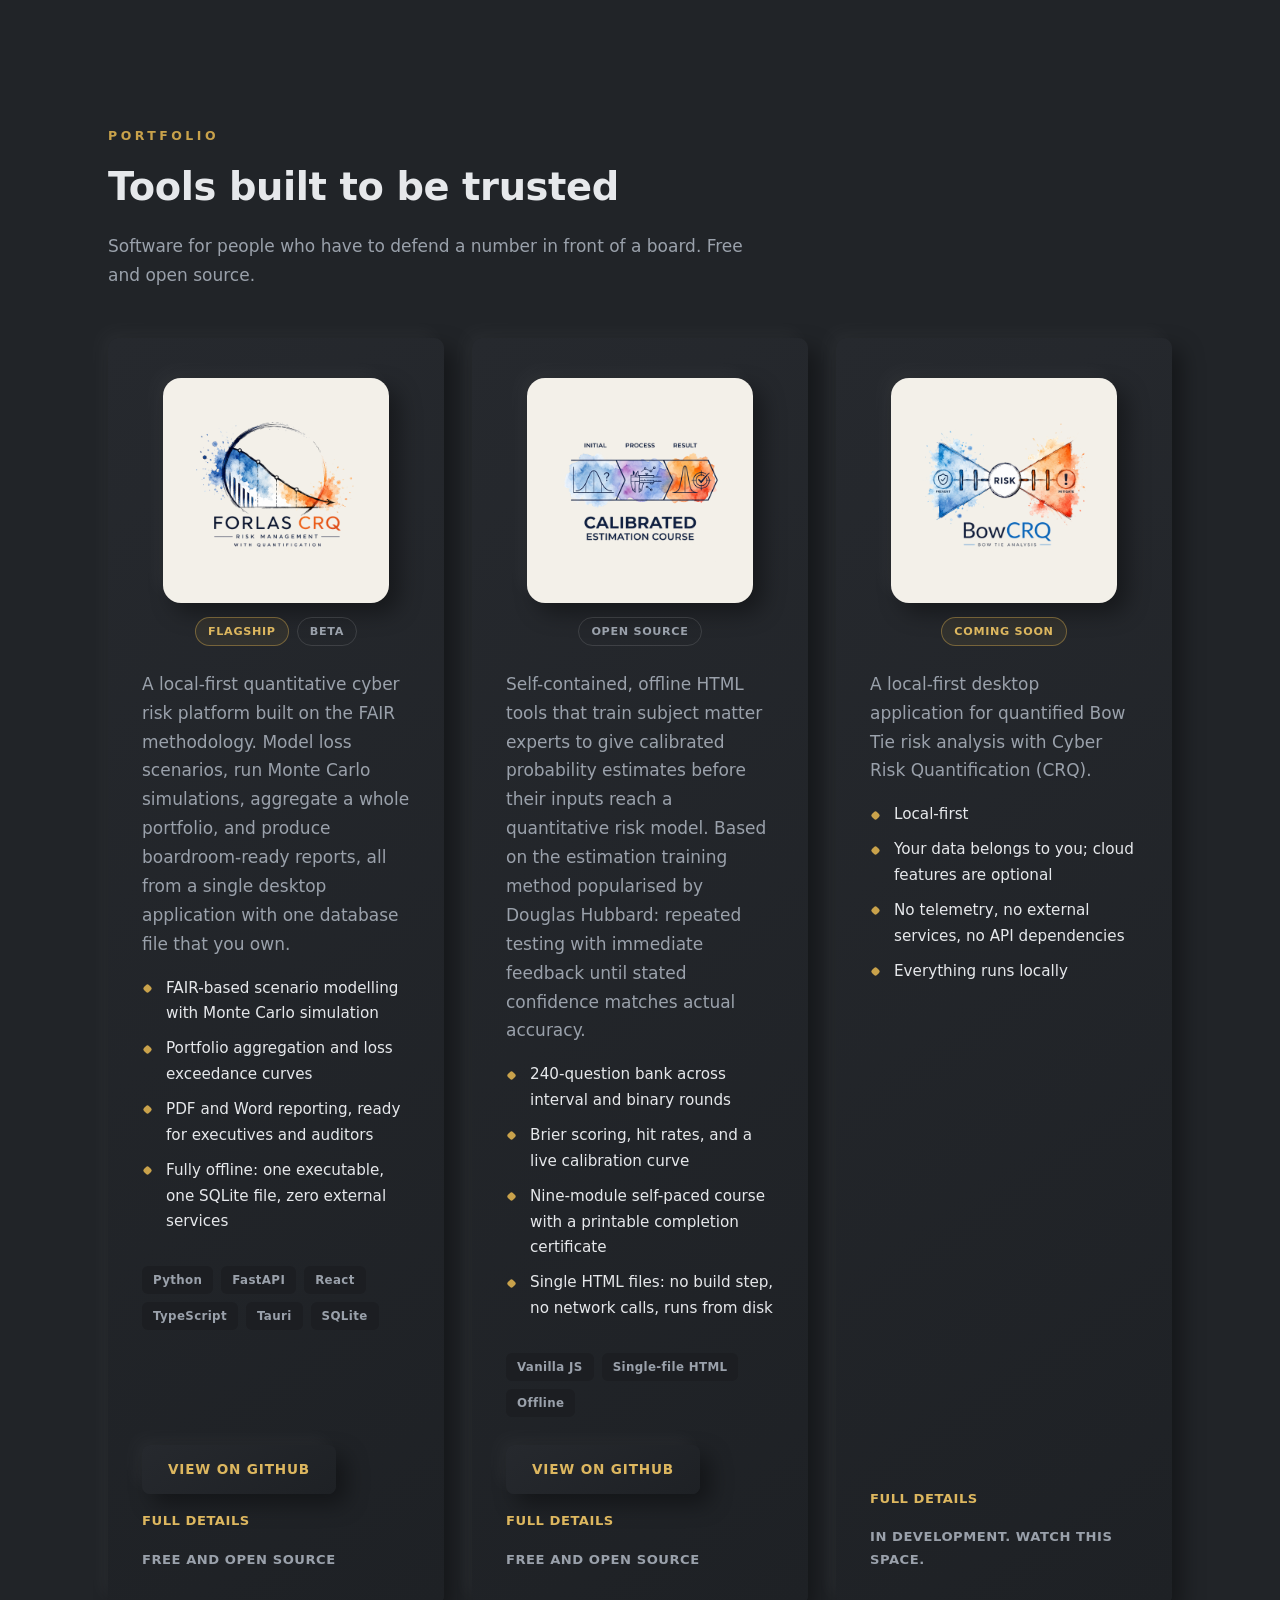
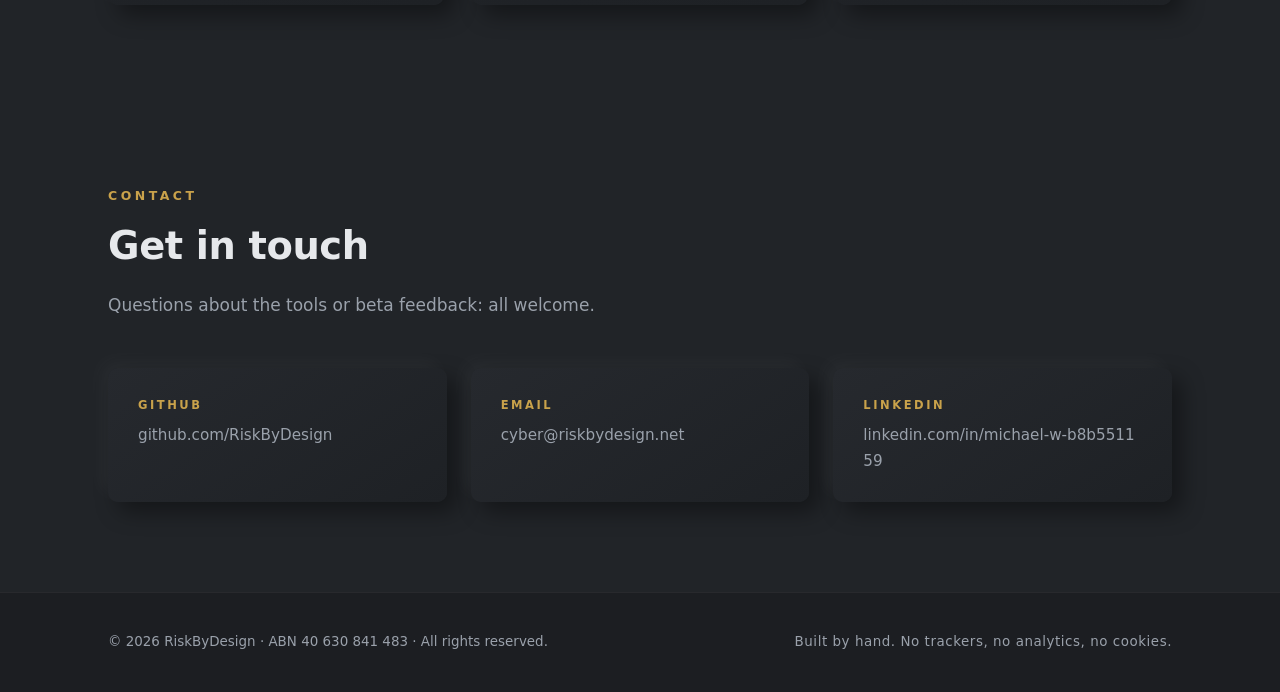
==== commit a2fb93dc: "Remove headshot from the hero Drops the .hero-photo block, collapses the hero grid to a single colum" ====
--- a/index.html
+++ b/index.html
@@ -134,10 +134,6 @@
           </div>
         </div>
 
-        <div class="hero-photo reveal">
-          <img src="assets/headshot.jpg" alt="RiskByDesign">
-        </div>
-
       </div>
     </section>
 
--- a/css/style.css
+++ b/css/style.css
@@ -204,7 +204,7 @@
 
 .hero-grid {
   display: grid;
-  grid-template-columns: minmax(0, 1.35fr) minmax(280px, 1fr);
+  grid-template-columns: 1fr;
   gap: 64px;
   align-items: center;
 }
@@ -265,26 +265,6 @@
   text-decoration: none;
 }
 .tile-static { color: var(--accent); cursor: default; }
-
-/* headshot */
-
-.hero-photo {
-  aspect-ratio: 1 / 1;
-  border-radius: 50%;
-  overflow: hidden;
-  background: linear-gradient(145deg, var(--card-top), var(--card-bottom));
-  box-shadow: var(--shadow-out);
-  padding: 10px;
-  max-width: 380px;
-  margin-left: auto;
-}
-.hero-photo img {
-  width: 100%;
-  height: 100%;
-  border-radius: 50%;
-  object-fit: cover;
-  filter: grayscale(1) contrast(1.02);
-}
 
 /* ---------- sections ---------- */
 
@@ -866,12 +846,7 @@
 
 @media (max-width: 860px) {
   .hero-grid {
-    grid-template-columns: 1fr;
     gap: 44px;
-  }
-  .hero-photo {
-    max-width: 380px;
-    order: -1;
   }
 }
 
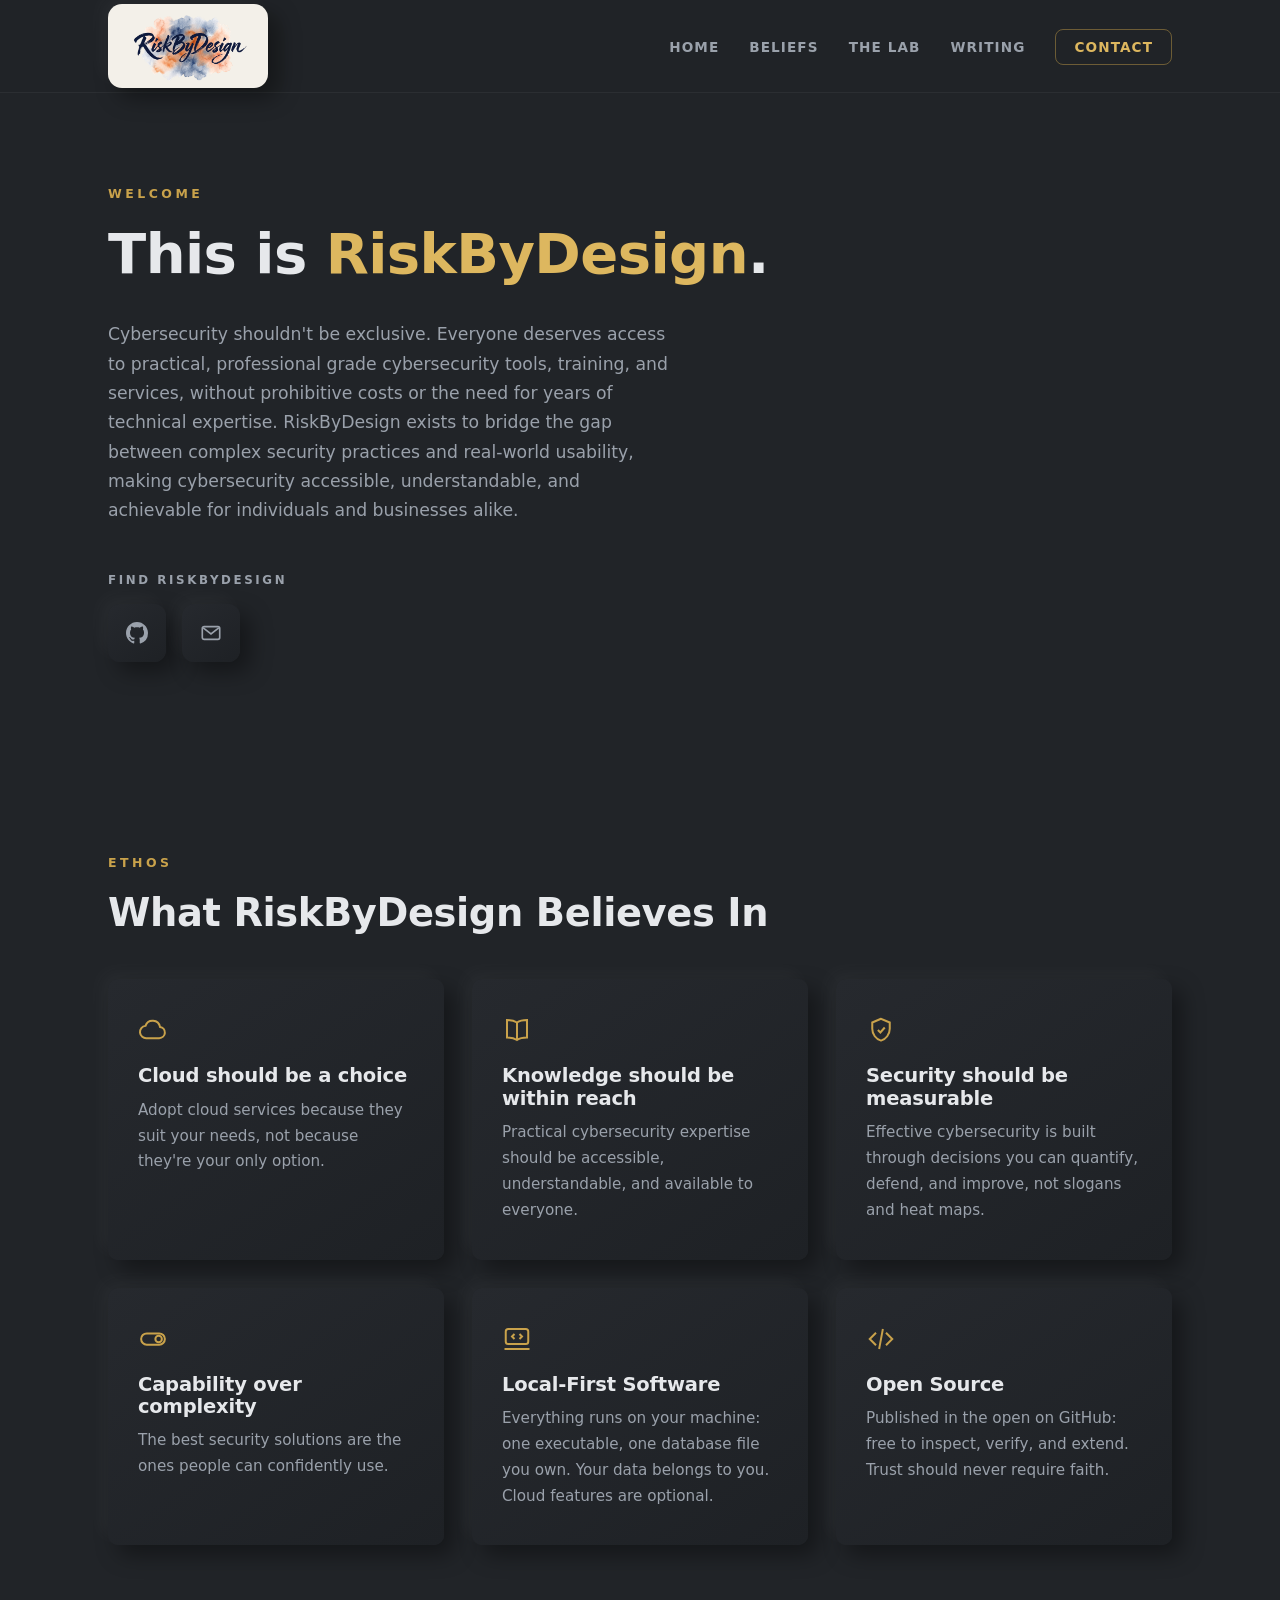
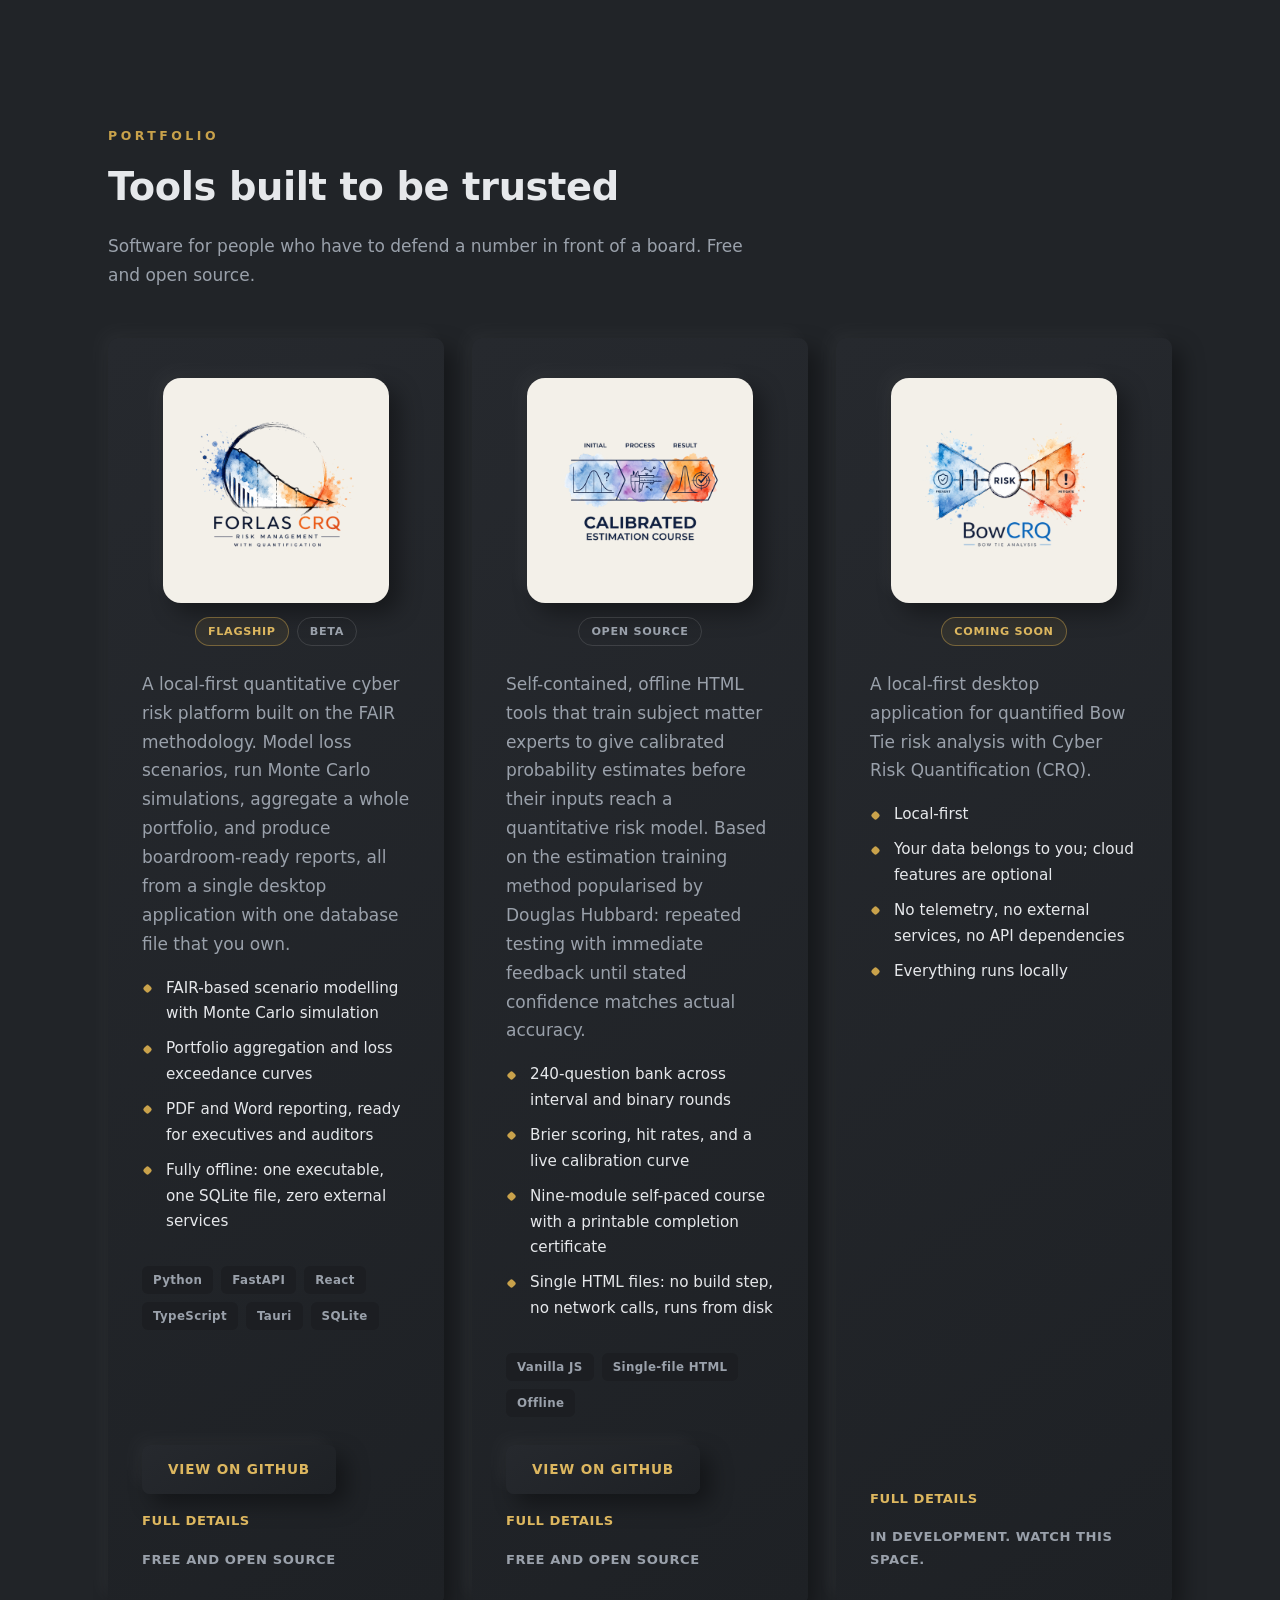
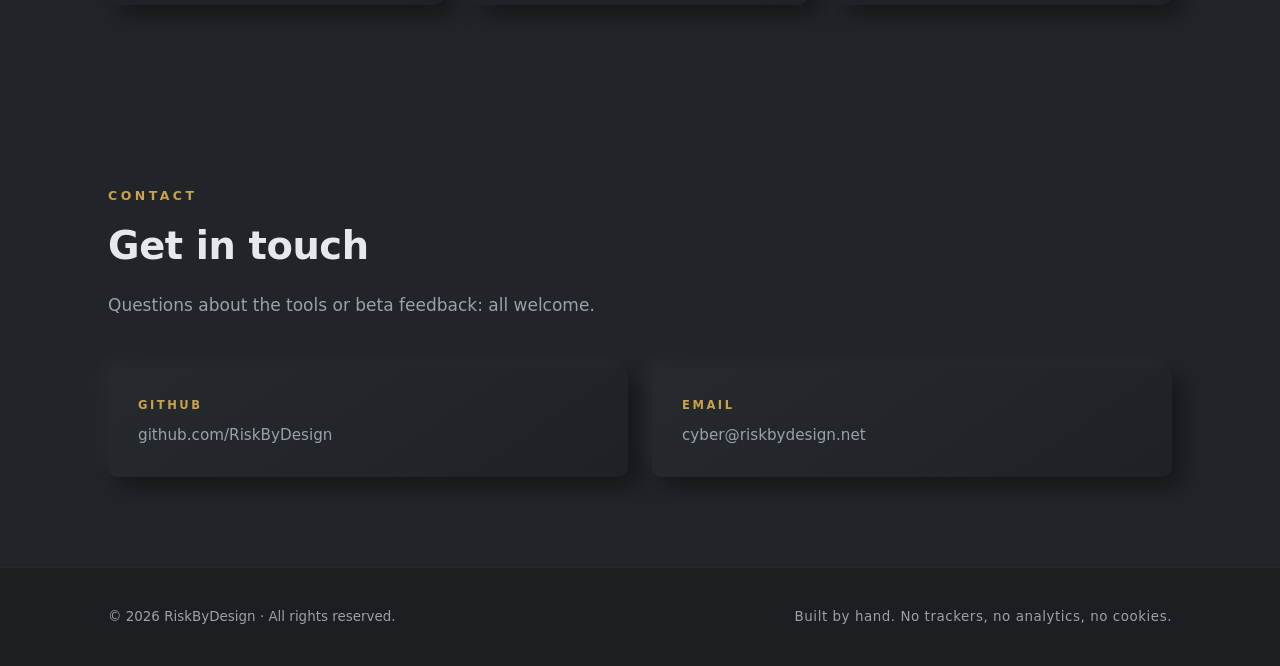
==== commit 52d6b3cf: "Remove LinkedIn links and ABN from the site Drops the LinkedIn tile from the hero and the LinkedIn c" ====
--- a/index.html
+++ b/index.html
@@ -123,9 +123,6 @@
                 <a class="tile" href="https://github.com/RiskByDesign" target="_blank" rel="noopener" aria-label="GitHub">
                   <svg viewBox="0 0 16 16" width="22" height="22" fill="currentColor" aria-hidden="true"><path d="M8 0C3.58 0 0 3.58 0 8c0 3.54 2.29 6.53 5.47 7.59.4.07.55-.17.55-.38 0-.19-.01-.82-.01-1.49-2.01.37-2.53-.49-2.69-.94-.09-.23-.48-.94-.82-1.13-.28-.15-.68-.52-.01-.53.63-.01 1.08.58 1.23.82.72 1.21 1.87.87 2.33.66.07-.52.28-.87.51-1.07-1.78-.2-3.64-.89-3.64-3.95 0-.87.31-1.59.82-2.15-.08-.2-.36-1.02.08-2.12 0 0 .67-.21 2.2.82.64-.18 1.32-.27 2-.27s1.36.09 2 .27c1.53-1.04 2.2-.82 2.2-.82.44 1.1.16 1.92.08 2.12.51.56.82 1.27.82 2.15 0 3.07-1.87 3.75-3.65 3.95.29.25.54.73.54 1.48 0 1.07-.01 1.93-.01 2.2 0 .21.15.46.55.38A8.01 8.01 0 0 0 16 8c0-4.42-3.58-8-8-8z"/></svg>
                 </a>
-                <a class="tile" href="https://www.linkedin.com/in/michael-w-b8b551159" target="_blank" rel="noopener" aria-label="LinkedIn">
-                  <svg viewBox="0 0 24 24" width="22" height="22" fill="currentColor" aria-hidden="true"><path d="M20.45 20.45h-3.55v-5.57c0-1.33-.03-3.04-1.85-3.04-1.85 0-2.14 1.45-2.14 2.94v5.67H9.35V9h3.41v1.56h.05c.47-.9 1.63-1.85 3.36-1.85 3.59 0 4.25 2.36 4.25 5.43v6.31zM5.34 7.43a2.06 2.06 0 1 1 0-4.12 2.06 2.06 0 0 1 0 4.12zM7.12 20.45H3.56V9h3.56v11.45zM22.22 0H1.77C.79 0 0 .77 0 1.72v20.55C0 23.23.79 24 1.77 24h20.45c.98 0 1.78-.77 1.78-1.73V1.72C24 .77 23.2 0 22.22 0z"/></svg>
-                </a>
                 <a class="tile" href="mailto:cyber@riskbydesign.net" aria-label="Email">
                   <svg viewBox="0 0 24 24" width="22" height="22" fill="none" stroke="currentColor" stroke-width="1.8" aria-hidden="true"><rect x="2.5" y="5" width="19" height="14" rx="2"/><path d="m3.5 6.5 8.5 6.5 8.5-6.5"/></svg>
                 </a>
@@ -315,10 +312,6 @@
             <span class="contact-label">Email</span>
             <span class="contact-value">cyber@riskbydesign.net</span>
           </a>
-          <a class="contact-card" href="https://www.linkedin.com/in/michael-w-b8b551159" target="_blank" rel="noopener">
-            <span class="contact-label">LinkedIn</span>
-            <span class="contact-value">linkedin.com/in/michael-w-b8b551159</span>
-          </a>
         </div>
       </div>
     </section>
@@ -327,7 +320,7 @@
 
   <footer class="site-footer">
     <div class="container footer-inner">
-      <p>&copy; <span id="year">2026</span> RiskByDesign &middot; ABN 40 630 841 483 &middot; All rights reserved.</p>
+      <p>&copy; <span id="year">2026</span> RiskByDesign &middot; All rights reserved.</p>
       <p class="footer-note">Built by hand. No trackers, no analytics, no cookies.</p>
     </div>
   </footer>
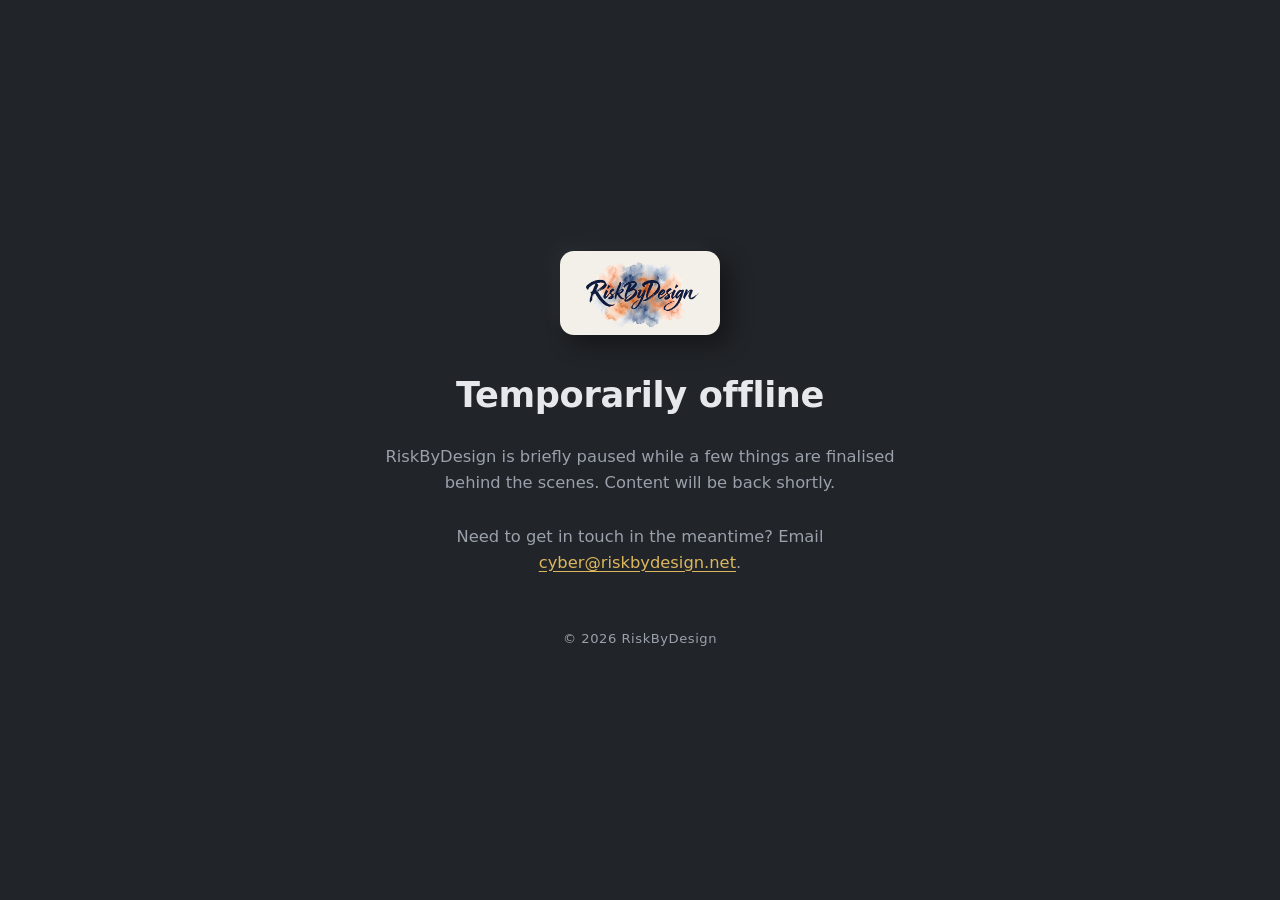
==== commit 0c1394e5: "Take site down to a holding page; keep /bowcrq/ live Replaces the home, lab, blog index and every bl" ====
--- a/index.html
+++ b/index.html
@@ -1,330 +1,67 @@
 <!DOCTYPE html>
-<html lang="en" id="top" class="no-js">
+<html lang="en" class="no-js">
 <head>
   <meta charset="UTF-8">
   <meta name="viewport" content="width=device-width, initial-scale=1.0">
-  <title>RiskByDesign | Cyber Risk Quantification and Security Tooling</title>
-  <meta name="description" content="RiskByDesign builds local-first cyber risk quantification and security tooling. FAIR-based Monte Carlo simulation and calibrated estimation training. Your data belongs to you; cloud features are optional.">
+  <title>RiskByDesign</title>
+  <meta name="description" content="RiskByDesign is temporarily offline while a few things are finalised.">
+  <meta name="robots" content="noindex, nofollow">
   <link rel="canonical" href="https://riskbydesign.net/">
   <meta name="theme-color" content="#212428">
 
-  <!-- Open Graph (LinkedIn, Discord, Facebook) -->
-  <meta property="og:type" content="website">
-  <meta property="og:url" content="https://riskbydesign.net/">
-  <meta property="og:site_name" content="RiskByDesign">
-  <meta property="og:title" content="RiskByDesign | Cyber Risk Quantification and Security Tooling">
-  <meta property="og:description" content="Local-first cyber risk quantification and security tooling. FAIR-based Monte Carlo simulation and calibrated estimation training. Your data belongs to you; cloud features are optional.">
-  <meta property="og:image" content="https://riskbydesign.net/assets/og-image.png">
-  <meta property="og:image:width" content="1200">
-  <meta property="og:image:height" content="630">
-  <meta property="og:image:alt" content="RiskByDesign, cyber risk quantification and security tooling, riskbydesign.net">
-
-  <!-- Twitter / X card -->
-  <meta name="twitter:card" content="summary_large_image">
-  <meta name="twitter:title" content="RiskByDesign | Cyber Risk Quantification and Security Tooling">
-  <meta name="twitter:description" content="Local-first cyber risk quantification and security tooling. FAIR-based Monte Carlo simulation and calibrated estimation training. Your data belongs to you; cloud features are optional.">
-  <meta name="twitter:image" content="https://riskbydesign.net/assets/og-image.png">
-
-  <link rel="icon" type="image/png" href="assets/favicon.png">
-  <link rel="stylesheet" href="css/style.css">
-
-  <script type="application/ld+json">
-  {
-    "@context": "https://schema.org",
-    "@graph": [
-      {
-        "@type": "Organization",
-        "@id": "https://riskbydesign.net/#riskbydesign",
-        "name": "RiskByDesign",
-        "url": "https://riskbydesign.net/",
-        "logo": "https://riskbydesign.net/assets/riskbydesign-logo.png",
-        "email": "mailto:cyber@riskbydesign.net",
-        "description": "Independent cyber risk quantification and security tooling. Local-first, measurable, and open to everyone.",
-        "sameAs": [
-          "https://github.com/RiskByDesign"
-        ]
-      },
-      {
-        "@type": "SoftwareApplication",
-        "name": "FORLAS CRQ",
-        "url": "https://github.com/RiskByDesign/forlas-crq",
-        "applicationCategory": "SecurityApplication",
-        "operatingSystem": "Windows",
-        "description": "A local-first quantitative cyber risk platform built on the FAIR methodology: Monte Carlo simulation, portfolio aggregation, and boardroom-ready reporting, fully offline.",
-        "offers": { "@type": "Offer", "price": "0", "priceCurrency": "USD" },
-        "author": { "@id": "https://riskbydesign.net/#riskbydesign" }
-      },
-      {
-        "@type": "SoftwareApplication",
-        "name": "Calibrated Estimation Course",
-        "url": "https://github.com/RiskByDesign/Calibrated_Course",
-        "applicationCategory": "EducationalApplication",
-        "operatingSystem": "Any (runs offline in a browser)",
-        "description": "Self-contained, offline HTML tools that train subject matter experts to give calibrated probability estimates: practice trainer with Brier scoring plus a nine-module course.",
-        "offers": { "@type": "Offer", "price": "0", "priceCurrency": "USD" },
-        "author": { "@id": "https://riskbydesign.net/#riskbydesign" }
-      }
-    ]
-  }
-  </script>
+  <link rel="icon" type="image/png" href="/assets/favicon.png">
+  <link rel="stylesheet" href="/css/style.css">
+  <style>
+    .holding {
+      min-height: 100vh;
+      display: flex;
+      flex-direction: column;
+      align-items: center;
+      justify-content: center;
+      text-align: center;
+      padding: 60px 24px;
+      gap: 28px;
+    }
+    .holding .brand-plate { margin-bottom: 12px; }
+    .holding h1 {
+      font-size: clamp(1.6rem, 3vw, 2.2rem);
+      font-weight: 600;
+      margin: 0;
+      color: var(--text);
+    }
+    .holding p {
+      max-width: 520px;
+      color: var(--muted);
+      font-size: 1.02rem;
+      line-height: 1.6;
+      margin: 0;
+    }
+    .holding a { color: var(--accent-bright); text-decoration: underline; text-underline-offset: 3px; }
+    .holding .footer-note {
+      margin-top: 24px;
+      font-size: 0.82rem;
+      letter-spacing: 0.04em;
+      color: var(--muted);
+    }
+  </style>
 </head>
 <body>
-
-  <a class="skip-link" href="#beliefs">Skip to content</a>
-
-  <header class="site-header">
-    <div class="container header-inner">
-      <a class="brand" href="#top">
-        <span class="brand-plate"><img class="brand-logo" src="assets/riskbydesign-logo.png" alt="RiskByDesign" width="132" height="72"></span>
-      </a>
-
-      <nav class="site-nav" aria-label="Main navigation">
-        <button class="nav-toggle" aria-expanded="false" aria-controls="nav-menu">
-          <span class="nav-toggle-bar"></span>
-          <span class="nav-toggle-bar"></span>
-          <span class="nav-toggle-bar"></span>
-          <span class="visually-hidden">Menu</span>
-        </button>
-        <ul id="nav-menu" class="nav-menu">
-          <li><a href="#top">Home</a></li>
-          <li><a href="#beliefs">Beliefs</a></li>
-          <li><a href="lab/">The Lab</a></li>
-          <li><a href="blog/">Writing</a></li>
-          <li><a class="nav-contact" href="#contact">Contact</a></li>
-        </ul>
-      </nav>
-    </div>
-  </header>
-
-  <main>
-
-    <!-- ============ HERO ============ -->
-    <section class="hero">
-      <div class="container hero-grid">
-
-        <div class="hero-copy">
-          <p class="eyebrow reveal">Welcome</p>
-          <h1 class="reveal">
-            This is <span class="accent">RiskByDesign</span>.
-          </h1>
-          <p class="hero-lede reveal">
-            Cybersecurity shouldn't be exclusive. Everyone deserves access to
-            practical, professional grade cybersecurity tools, training, and
-            services, without prohibitive costs or the need for years of technical
-            expertise. RiskByDesign exists to bridge the gap between complex security
-            practices and real-world usability, making cybersecurity accessible,
-            understandable, and achievable for individuals and businesses alike.
-          </p>
-
-          <div class="hero-meta reveal">
-            <div class="meta-block">
-              <p class="meta-label">Find RiskByDesign</p>
-              <div class="tile-row">
-                <a class="tile" href="https://github.com/RiskByDesign" target="_blank" rel="noopener" aria-label="GitHub">
-                  <svg viewBox="0 0 16 16" width="22" height="22" fill="currentColor" aria-hidden="true"><path d="M8 0C3.58 0 0 3.58 0 8c0 3.54 2.29 6.53 5.47 7.59.4.07.55-.17.55-.38 0-.19-.01-.82-.01-1.49-2.01.37-2.53-.49-2.69-.94-.09-.23-.48-.94-.82-1.13-.28-.15-.68-.52-.01-.53.63-.01 1.08.58 1.23.82.72 1.21 1.87.87 2.33.66.07-.52.28-.87.51-1.07-1.78-.2-3.64-.89-3.64-3.95 0-.87.31-1.59.82-2.15-.08-.2-.36-1.02.08-2.12 0 0 .67-.21 2.2.82.64-.18 1.32-.27 2-.27s1.36.09 2 .27c1.53-1.04 2.2-.82 2.2-.82.44 1.1.16 1.92.08 2.12.51.56.82 1.27.82 2.15 0 3.07-1.87 3.75-3.65 3.95.29.25.54.73.54 1.48 0 1.07-.01 1.93-.01 2.2 0 .21.15.46.55.38A8.01 8.01 0 0 0 16 8c0-4.42-3.58-8-8-8z"/></svg>
-                </a>
-                <a class="tile" href="mailto:cyber@riskbydesign.net" aria-label="Email">
-                  <svg viewBox="0 0 24 24" width="22" height="22" fill="none" stroke="currentColor" stroke-width="1.8" aria-hidden="true"><rect x="2.5" y="5" width="19" height="14" rx="2"/><path d="m3.5 6.5 8.5 6.5 8.5-6.5"/></svg>
-                </a>
-              </div>
-            </div>
-          </div>
-        </div>
-
-      </div>
-    </section>
-
-    <!-- ============ WHAT RISKBYDESIGN BELIEVES IN ============ -->
-    <section id="beliefs" class="section">
-      <div class="container">
-        <p class="eyebrow reveal">Ethos</p>
-        <h2 class="reveal">What RiskByDesign Believes In</h2>
-
-        <div class="services reveal">
-
-          <article class="service">
-            <span class="service-icon" aria-hidden="true">
-              <svg viewBox="0 0 24 24" width="30" height="30" fill="none" stroke="currentColor" stroke-width="1.6"><path d="M7 18.5h10a4.5 4.5 0 0 0 .6-8.96A6 6 0 0 0 6 8.7 4.9 4.9 0 0 0 7 18.5z"/></svg>
-            </span>
-            <h3>Cloud should be a choice</h3>
-            <p>Adopt cloud services because they suit your needs, not because they're your only option.</p>
-          </article>
-
-          <article class="service">
-            <span class="service-icon" aria-hidden="true">
-              <svg viewBox="0 0 24 24" width="30" height="30" fill="none" stroke="currentColor" stroke-width="1.6"><path d="M12 6c-2-1.4-4.5-2-8-2v14c3.5 0 6 .6 8 2 2-1.4 4.5-2 8-2V4c-3.5 0-6 .6-8 2z"/><path d="M12 6v14"/></svg>
-            </span>
-            <h3>Knowledge should be within reach</h3>
-            <p>Practical cybersecurity expertise should be accessible, understandable, and available to everyone.</p>
-          </article>
-
-          <article class="service">
-            <span class="service-icon" aria-hidden="true">
-              <svg viewBox="0 0 24 24" width="30" height="30" fill="none" stroke="currentColor" stroke-width="1.6"><path d="M12 3 5 6v5c0 4.4 3 8.4 7 9.5 4-1.1 7-5.1 7-9.5V6l-7-3z"/><path d="m9.5 12 2 2 3.5-4"/></svg>
-            </span>
-            <h3>Security should be measurable</h3>
-            <p>Effective cybersecurity is built through decisions you can quantify, defend, and improve, not slogans and heat maps.</p>
-          </article>
-
-          <article class="service">
-            <span class="service-icon" aria-hidden="true">
-              <svg viewBox="0 0 24 24" width="30" height="30" fill="none" stroke="currentColor" stroke-width="1.6"><rect x="2.5" y="7.5" width="19" height="9" rx="4.5"/><circle cx="16.5" cy="12" r="2.6"/></svg>
-            </span>
-            <h3>Capability over complexity</h3>
-            <p>The best security solutions are the ones people can confidently use.</p>
-          </article>
-
-          <article class="service">
-            <span class="service-icon" aria-hidden="true">
-              <svg viewBox="0 0 24 24" width="30" height="30" fill="none" stroke="currentColor" stroke-width="1.6"><rect x="3" y="4" width="18" height="12" rx="2"/><path d="M2 20h20"/><path d="m10 8-2 2 2 2M14 8l2 2-2 2"/></svg>
-            </span>
-            <h3>Local-First Software</h3>
-            <p>Everything runs on your machine: one executable, one database file you own. Your data belongs to you. Cloud features are optional.</p>
-          </article>
-
-          <article class="service">
-            <span class="service-icon" aria-hidden="true">
-              <svg viewBox="0 0 24 24" width="30" height="30" fill="none" stroke="currentColor" stroke-width="1.6"><path d="m8 7-5 5 5 5M16 7l5 5-5 5"/><path d="m13.5 4-3 16"/></svg>
-            </span>
-            <h3>Open Source</h3>
-            <p>Published in the open on GitHub: free to inspect, verify, and extend. Trust should never require faith.</p>
-          </article>
-
-        </div>
-      </div>
-    </section>
-
-    <!-- ============ WORK ============ -->
-    <section id="work" class="section">
-      <div class="container">
-        <p class="eyebrow reveal">Portfolio</p>
-        <h2 class="reveal">Tools built to be trusted</h2>
-        <p class="section-lede reveal">
-          Software for people who have to defend a number in front of a board.
-          Free and open source.
-        </p>
-
-        <div class="cards">
-
-          <!-- FORLAS CRQ -->
-          <article class="card card-flagship reveal">
-            <img class="card-logo" src="assets/forlas-crq-logo.png" alt="FORLAS CRQ logo" width="480" height="480" loading="lazy">
-            <h3 class="visually-hidden">FORLAS CRQ</h3>
-            <div class="badges card-badges">
-              <span class="badge badge-accent">Flagship</span>
-              <span class="badge">Beta</span>
-            </div>
-            <p class="card-desc">
-              A local-first quantitative cyber risk platform built on the FAIR methodology.
-              Model loss scenarios, run Monte Carlo simulations, aggregate a whole portfolio,
-              and produce boardroom-ready reports, all from a single desktop application
-              with one database file that you own.
-            </p>
-            <ul class="feature-list">
-              <li>FAIR-based scenario modelling with Monte Carlo simulation</li>
-              <li>Portfolio aggregation and loss exceedance curves</li>
-              <li>PDF and Word reporting, ready for executives and auditors</li>
-              <li>Fully offline: one executable, one SQLite file, zero external services</li>
-            </ul>
-            <ul class="tags" aria-label="Technology">
-              <li>Python</li><li>FastAPI</li><li>React</li><li>TypeScript</li><li>Tauri</li><li>SQLite</li>
-            </ul>
-            <div class="card-actions">
-              <a class="btn btn-primary" href="https://github.com/RiskByDesign/forlas-crq" target="_blank" rel="noopener">View on GitHub</a>
-              <a class="card-more" href="lab/#forlas-crq">Full details</a>
-              <span class="price-note">Free and open source</span>
-              <!-- SALES SLOT: when a paid edition ships, add alongside the button above:
-                   <a class="btn btn-ghost" href="PRICING_OR_CHECKOUT_URL">Get the full edition</a>
-                   and update the price-note text. The layout already reserves the space. -->
-            </div>
-          </article>
-
-          <!-- Calibrated Estimation Course -->
-          <article class="card reveal">
-            <img class="card-logo" src="assets/calibrated-course-logo.png" alt="Calibrated Estimation Course logo" width="480" height="480" loading="lazy">
-            <h3 class="visually-hidden">Calibrated Estimation Course</h3>
-            <div class="badges card-badges">
-              <span class="badge">Open source</span>
-            </div>
-            <p class="card-desc">
-              Self-contained, offline HTML tools that train subject matter experts to give
-              calibrated probability estimates before their inputs reach a quantitative risk
-              model. Based on the estimation training method popularised by Douglas Hubbard:
-              repeated testing with immediate feedback until stated confidence matches actual accuracy.
-            </p>
-            <ul class="feature-list">
-              <li>240-question bank across interval and binary rounds</li>
-              <li>Brier scoring, hit rates, and a live calibration curve</li>
-              <li>Nine-module self-paced course with a printable completion certificate</li>
-              <li>Single HTML files: no build step, no network calls, runs from disk</li>
-            </ul>
-            <ul class="tags" aria-label="Technology">
-              <li>Vanilla JS</li><li>Single-file HTML</li><li>Offline</li>
-            </ul>
-            <div class="card-actions">
-              <a class="btn btn-primary" href="https://github.com/RiskByDesign/Calibrated_Course" target="_blank" rel="noopener">View on GitHub</a>
-              <a class="card-more" href="lab/#calibrated-course">Full details</a>
-              <span class="price-note">Free and open source</span>
-            </div>
-          </article>
-
-          <!-- BowCRQ (teaser) -->
-          <article class="card reveal">
-            <img class="card-logo" src="assets/bowcrq-logo.png" alt="BowCRQ logo: bow tie analysis with risk quantification" width="480" height="480" loading="lazy">
-            <h3 class="visually-hidden">BowCRQ</h3>
-            <div class="badges card-badges">
-              <span class="badge badge-accent">Coming soon</span>
-            </div>
-            <p class="card-desc">
-              A local-first desktop application for quantified Bow Tie risk analysis
-              with Cyber Risk Quantification (CRQ).
-            </p>
-            <ul class="feature-list">
-              <li>Local-first</li>
-              <li>Your data belongs to you; cloud features are optional</li>
-              <li>No telemetry, no external services, no API dependencies</li>
-              <li>Everything runs locally</li>
-            </ul>
-            <div class="card-actions">
-              <a class="card-more" href="lab/#bowcrq">Full details</a>
-              <span class="price-note">In development. Watch this space.</span>
-            </div>
-          </article>
-
-        </div>
-      </div>
-    </section>
-
-    <!-- ============ CONTACT ============ -->
-    <section id="contact" class="section">
-      <div class="container">
-        <p class="eyebrow reveal">Contact</p>
-        <h2 class="reveal">Get in touch</h2>
-        <p class="section-lede reveal">
-          Questions about the tools or beta feedback: all welcome.
-        </p>
-        <div class="contact-grid reveal">
-          <a class="contact-card" href="https://github.com/RiskByDesign" target="_blank" rel="noopener">
-            <span class="contact-label">GitHub</span>
-            <span class="contact-value">github.com/RiskByDesign</span>
-          </a>
-          <a class="contact-card" href="mailto:cyber@riskbydesign.net">
-            <span class="contact-label">Email</span>
-            <span class="contact-value">cyber@riskbydesign.net</span>
-          </a>
-        </div>
-      </div>
-    </section>
-
+  <main class="holding">
+    <span class="brand-plate"><img class="brand-logo" src="/assets/riskbydesign-logo.png" alt="RiskByDesign" width="132" height="72"></span>
+    <h1>Temporarily offline</h1>
+    <p>
+      RiskByDesign is briefly paused while a few things are finalised behind the
+      scenes. Content will be back shortly.
+    </p>
+    <p>
+      Need to get in touch in the meantime? Email
+      <a href="mailto:cyber@riskbydesign.net">cyber@riskbydesign.net</a>.
+    </p>
+    <p class="footer-note">&copy; <span id="year">2026</span> RiskByDesign</p>
   </main>
-
-  <footer class="site-footer">
-    <div class="container footer-inner">
-      <p>&copy; <span id="year">2026</span> RiskByDesign &middot; All rights reserved.</p>
-      <p class="footer-note">Built by hand. No trackers, no analytics, no cookies.</p>
-    </div>
-  </footer>
-
-  <script src="js/main.js"></script>
+  <script>
+    var y = document.getElementById('year');
+    if (y) y.textContent = String(new Date().getFullYear());
+  </script>
 </body>
 </html>
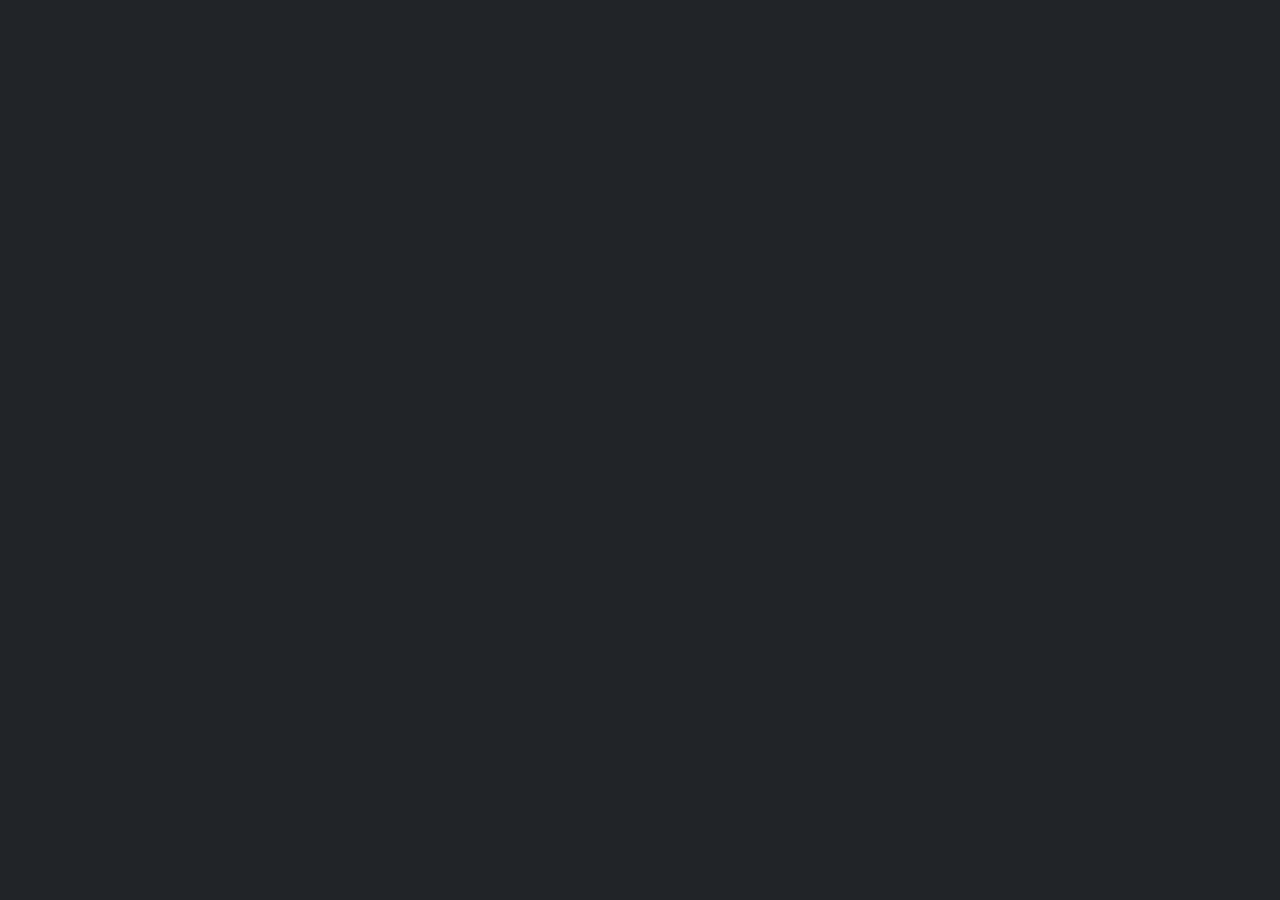
==== commit 7b87b01e: "Blank the holding page" ====
--- a/index.html
+++ b/index.html
@@ -1,67 +1,14 @@
 <!DOCTYPE html>
-<html lang="en" class="no-js">
+<html lang="en">
 <head>
   <meta charset="UTF-8">
   <meta name="viewport" content="width=device-width, initial-scale=1.0">
   <title>RiskByDesign</title>
-  <meta name="description" content="RiskByDesign is temporarily offline while a few things are finalised.">
   <meta name="robots" content="noindex, nofollow">
-  <link rel="canonical" href="https://riskbydesign.net/">
   <meta name="theme-color" content="#212428">
-
-  <link rel="icon" type="image/png" href="/assets/favicon.png">
-  <link rel="stylesheet" href="/css/style.css">
   <style>
-    .holding {
-      min-height: 100vh;
-      display: flex;
-      flex-direction: column;
-      align-items: center;
-      justify-content: center;
-      text-align: center;
-      padding: 60px 24px;
-      gap: 28px;
-    }
-    .holding .brand-plate { margin-bottom: 12px; }
-    .holding h1 {
-      font-size: clamp(1.6rem, 3vw, 2.2rem);
-      font-weight: 600;
-      margin: 0;
-      color: var(--text);
-    }
-    .holding p {
-      max-width: 520px;
-      color: var(--muted);
-      font-size: 1.02rem;
-      line-height: 1.6;
-      margin: 0;
-    }
-    .holding a { color: var(--accent-bright); text-decoration: underline; text-underline-offset: 3px; }
-    .holding .footer-note {
-      margin-top: 24px;
-      font-size: 0.82rem;
-      letter-spacing: 0.04em;
-      color: var(--muted);
-    }
+    html, body { margin: 0; padding: 0; background: #212428; min-height: 100vh; }
   </style>
 </head>
-<body>
-  <main class="holding">
-    <span class="brand-plate"><img class="brand-logo" src="/assets/riskbydesign-logo.png" alt="RiskByDesign" width="132" height="72"></span>
-    <h1>Temporarily offline</h1>
-    <p>
-      RiskByDesign is briefly paused while a few things are finalised behind the
-      scenes. Content will be back shortly.
-    </p>
-    <p>
-      Need to get in touch in the meantime? Email
-      <a href="mailto:cyber@riskbydesign.net">cyber@riskbydesign.net</a>.
-    </p>
-    <p class="footer-note">&copy; <span id="year">2026</span> RiskByDesign</p>
-  </main>
-  <script>
-    var y = document.getElementById('year');
-    if (y) y.textContent = String(new Date().getFullYear());
-  </script>
-</body>
+<body></body>
 </html>
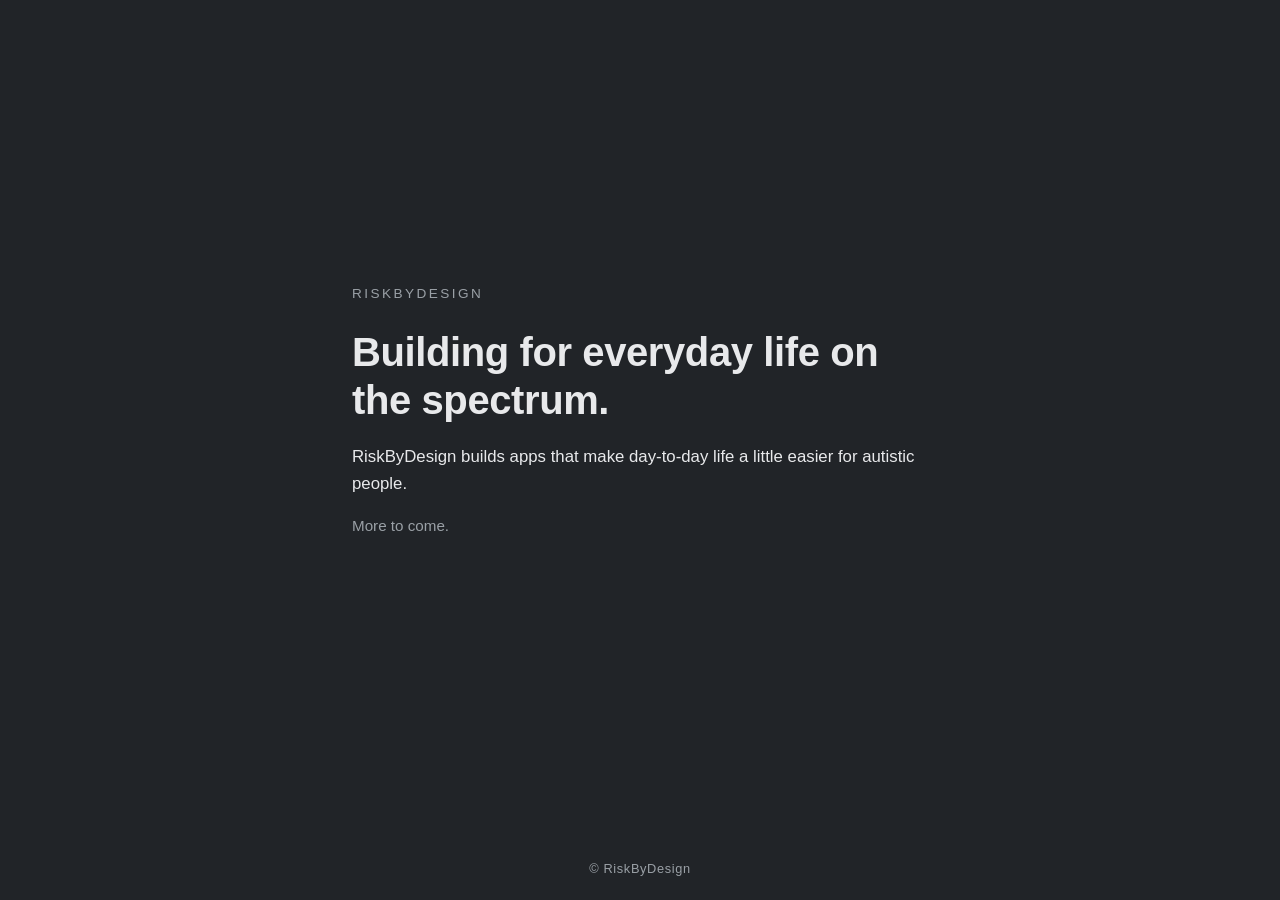
==== commit faab1772: "Replace holding page with placeholder for new focus RiskByDesign is shifting toward apps for autisti" ====
--- a/index.html
+++ b/index.html
@@ -1,14 +1,99 @@
 <!DOCTYPE html>
-<html lang="en">
+<html lang="en-AU">
 <head>
   <meta charset="UTF-8">
   <meta name="viewport" content="width=device-width, initial-scale=1.0">
   <title>RiskByDesign</title>
-  <meta name="robots" content="noindex, nofollow">
+  <meta name="description" content="RiskByDesign is building apps for everyday life on the spectrum.">
   <meta name="theme-color" content="#212428">
+  <meta property="og:title" content="RiskByDesign">
+  <meta property="og:description" content="Building apps for everyday life on the spectrum.">
+  <meta property="og:type" content="website">
+  <meta property="og:url" content="https://riskbydesign.net/">
+  <link rel="canonical" href="https://riskbydesign.net/">
   <style>
-    html, body { margin: 0; padding: 0; background: #212428; min-height: 100vh; }
+    :root {
+      --bg: #212428;
+      --fg: #e8e9eb;
+      --muted: #9aa0a6;
+      --accent: #7fb3ff;
+    }
+    * { box-sizing: border-box; }
+    html, body {
+      margin: 0;
+      padding: 0;
+      background: var(--bg);
+      color: var(--fg);
+      min-height: 100vh;
+      font-family: -apple-system, BlinkMacSystemFont, "Segoe UI", Roboto, "Helvetica Neue", Arial, sans-serif;
+      -webkit-font-smoothing: antialiased;
+      -moz-osx-font-smoothing: grayscale;
+    }
+    body {
+      display: flex;
+      flex-direction: column;
+      min-height: 100vh;
+    }
+    main {
+      flex: 1;
+      display: flex;
+      align-items: center;
+      justify-content: center;
+      padding: 2rem 1.5rem;
+    }
+    .card {
+      max-width: 36rem;
+      width: 100%;
+    }
+    .brand {
+      font-size: 0.85rem;
+      letter-spacing: 0.18em;
+      text-transform: uppercase;
+      color: var(--muted);
+      margin: 0 0 1.5rem;
+    }
+    h1 {
+      font-size: clamp(1.75rem, 4.5vw, 2.5rem);
+      font-weight: 600;
+      line-height: 1.2;
+      margin: 0 0 1.25rem;
+      letter-spacing: -0.01em;
+    }
+    p {
+      font-size: 1.05rem;
+      line-height: 1.6;
+      color: var(--fg);
+      margin: 0 0 1rem;
+    }
+    p.muted {
+      color: var(--muted);
+      font-size: 0.95rem;
+    }
+    footer {
+      padding: 1.5rem;
+      text-align: center;
+      color: var(--muted);
+      font-size: 0.8rem;
+      letter-spacing: 0.05em;
+    }
+    @media (prefers-reduced-motion: no-preference) {
+      .card { animation: fade 600ms ease-out both; }
+      @keyframes fade {
+        from { opacity: 0; transform: translateY(8px); }
+        to   { opacity: 1; transform: none; }
+      }
+    }
   </style>
 </head>
-<body></body>
+<body>
+  <main>
+    <div class="card">
+      <p class="brand">RiskByDesign</p>
+      <h1>Building for everyday life on the spectrum.</h1>
+      <p>RiskByDesign builds apps that make day-to-day life a little easier for autistic people.</p>
+      <p class="muted">More to come.</p>
+    </div>
+  </main>
+  <footer>&copy; RiskByDesign</footer>
+</body>
 </html>
